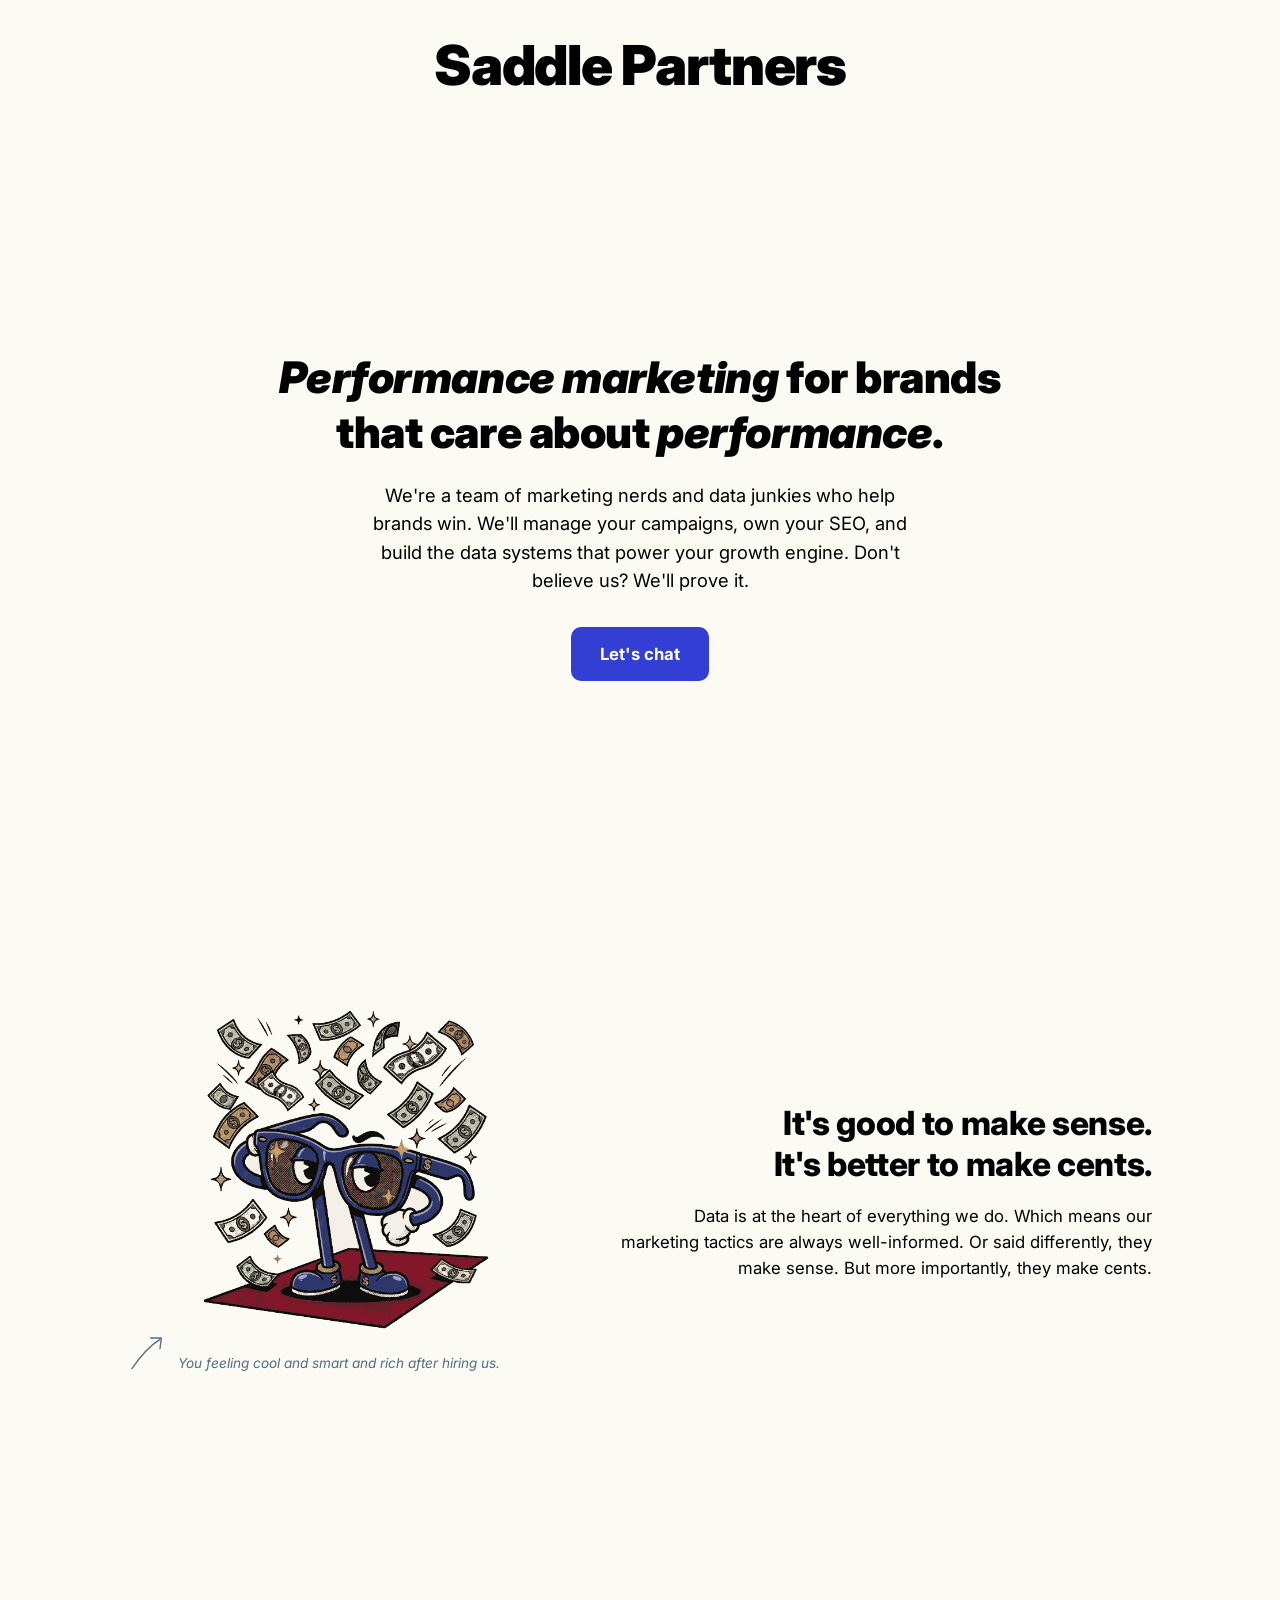
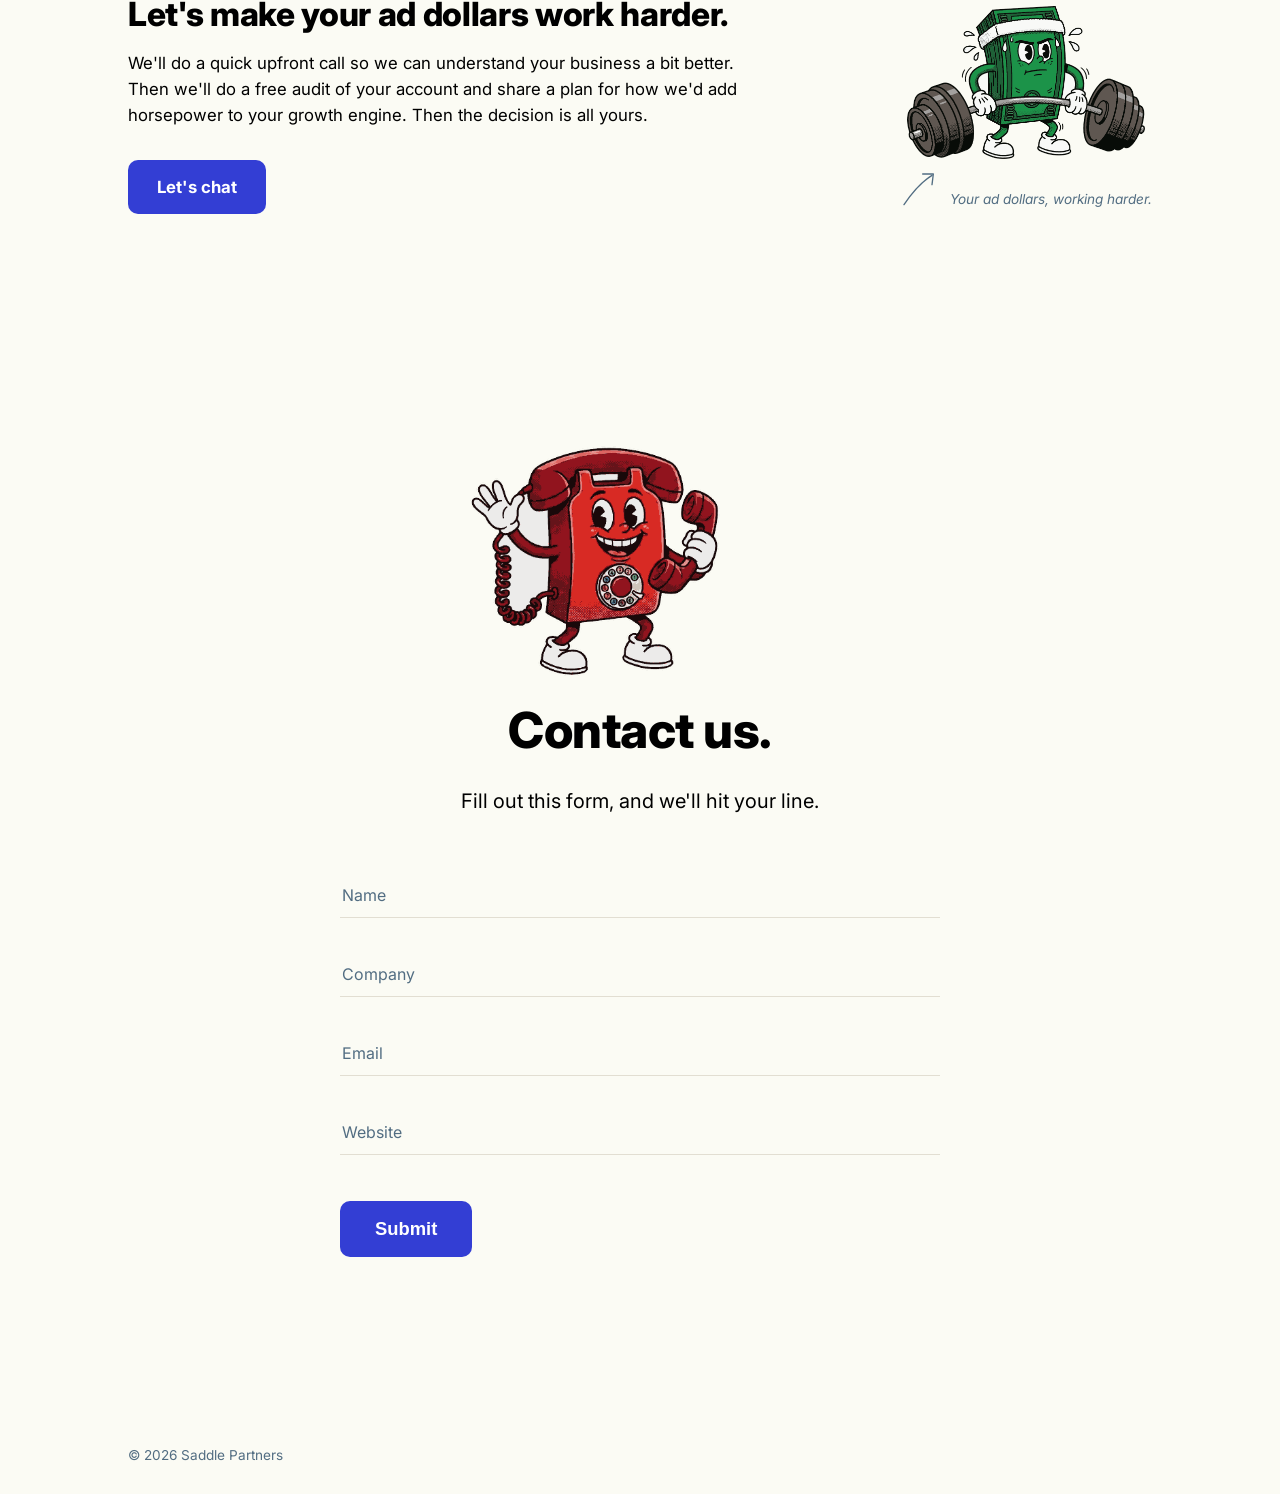
==== index.html @ bf91f933 "Fix text colors, headline line break, CTA wrapping, and icon size - Change --navy token from dark gr" ====
<!DOCTYPE html>
<html lang="en">
<head>
<meta charset="UTF-8">
<meta name="viewport" content="width=device-width, initial-scale=1.0">
<title>Saddle Partners</title>
<meta name="description" content="Performance marketing for brands that care about performance. Saddle Partners helps you attract leads and convert customers with better campaigns, SEO, and websites.">
<link rel="icon" href="favicon.ico" sizes="any">
<link rel="icon" type="image/png" sizes="32x32" href="favicon-32.png">
<link rel="icon" type="image/png" sizes="16x16" href="favicon-16.png">
<link rel="apple-touch-icon" href="favicon-180.png">
<link rel="preconnect" href="https://fonts.googleapis.com">
<link rel="preconnect" href="https://fonts.gstatic.com" crossorigin>
<link href="https://fonts.googleapis.com/css2?family=Inter:ital,wght@0,400;0,500;0,600;0,700;0,800;0,900;1,900&display=swap" rel="stylesheet">
<link rel="stylesheet" href="style.css">
</head>
<body>

<header class="site-header">
  <div class="header-inner">
    <button class="nav-toggle" aria-label="Open menu" aria-expanded="false" aria-controls="nav-overlay">
      <span></span><span></span><span></span>
    </button>
    <a href="/" class="logo">Saddle Partners</a>
    <span class="header-spacer" aria-hidden="true"></span>
  </div>
</header>

<div class="nav-scrim" id="nav-scrim"></div>
<div class="nav-overlay" id="nav-overlay">
  <div class="nav-overlay-inner">
    <button class="nav-close" aria-label="Close menu">&times;</button>
    <nav class="overlay-nav">
      <a href="/#approach">Approach</a>
      <a href="/#contact">Get in touch</a>
    </nav>
  </div>
</div>

<main id="top">

  <section class="hero">
    <div class="wrap hero-inner">
      <h1><em>Performance marketing</em> for brands<br>that care about <em>performance</em>.</h1>
      <p class="hero-sub">We're a team of marketing nerds and data junkies who help brands win. We'll manage your campaigns, own your SEO, and build the data systems that power your growth engine. Don't believe us? We'll prove it.</p>
      <div class="hero-actions">
        <a href="/#contact" class="btn btn-primary">Let's chat</a>
      </div>
    </div>
  </section>

  <section class="belief section-dark" id="approach">
    <div class="wrap belief-inner">
      <div class="belief-visual">
        <img src="celeb-icon.png" alt="" class="belief-icon-solo" width="500" height="558">
        <div class="cta-caption-row">
          <svg class="cta-arrow" viewBox="0 0 60 60" fill="none" xmlns="http://www.w3.org/2000/svg">
            <path d="M6 52C18 34 32 18 48 8" stroke="currentColor" stroke-width="2" stroke-linecap="round"/>
            <path d="M34 6L50 6L48 22" stroke="currentColor" stroke-width="2" stroke-linecap="round" stroke-linejoin="round"/>
          </svg>
          <p class="cta-caption">You feeling cool and smart and rich after hiring us.</p>
        </div>
      </div>
      <div class="belief-text">
        <h2>It's good to make sense.<br>It's better to make cents.</h2>
        <p class="lede">Data is at the heart of everything we do. Which means our marketing tactics are always well-informed. Or said differently, they make sense. But more importantly, they make cents.</p>
      </div>
    </div>
  </section>

  <section class="cta">
    <div class="wrap cta-inner">
      <div class="cta-text">
        <h2>Let's make your ad dollars work harder.</h2>
        <p class="lede">We'll do a quick upfront call so we can understand your business a bit better. Then we'll do a free audit of your account and share a plan for how we'd add horsepower to your growth engine. Then the decision is all yours.</p>
        <a href="mailto:hello@saddle.partners" class="btn btn-primary">Let's chat</a>
      </div>
      <div class="cta-visual">
        <img src="ad-dollar-power.png" alt="" class="cta-illustration" width="1000" height="664">
        <div class="cta-caption-row">
          <svg class="cta-arrow" viewBox="0 0 60 60" fill="none" xmlns="http://www.w3.org/2000/svg">
            <path d="M6 52C18 34 32 18 48 8" stroke="currentColor" stroke-width="2" stroke-linecap="round"/>
            <path d="M34 6L50 6L48 22" stroke="currentColor" stroke-width="2" stroke-linecap="round" stroke-linejoin="round"/>
          </svg>
          <p class="cta-caption">Your ad dollars, working harder.</p>
        </div>
      </div>
    </div>
  </section>

  <section class="contact-form section-dark" id="contact">
    <div class="wrap contact-form-inner">
      <img src="phone-icon.png" alt="" class="contact-icon" width="500" height="355">
      <h2>Contact us.</h2>
      <p class="lede">Fill out this form, and we'll hit your line.</p>

      <form id="inquiry-form" class="inquiry-form">
        <input type="hidden" name="access_key" value="791a724a-c4da-4d54-86a6-aa19ef2348cc">
        <input type="hidden" name="subject" value="New inquiry from saddle.partners">
        <input type="text" name="botcheck" style="display:none" tabindex="-1" autocomplete="off">

        <div class="form-field">
          <input type="text" id="name" name="name" placeholder="Name" aria-label="Name" required>
        </div>
        <div class="form-field">
          <input type="text" id="company" name="company" placeholder="Company" aria-label="Company">
        </div>
        <div class="form-field">
          <input type="email" id="email" name="email" placeholder="Email" aria-label="Email" required>
        </div>
        <div class="form-field">
          <input type="url" id="website" name="website" placeholder="Website" aria-label="Website">
        </div>

        <button type="submit" class="btn btn-primary">Submit</button>
        <p class="form-status" id="form-status" role="status" aria-live="polite"></p>
      </form>
    </div>
  </section>

</main>

<footer class="site-footer">
  <div class="wrap footer-inner">
    <span>&copy; 2026 Saddle Partners</span>
  </div>
</footer>

<script src="script.js"></script>
</body>
</html>
---- style.css ----
:root {
  --navy: #000000;
  --section-bg: var(--ice);
  --slate: #526D82;
  --ice: #FBFBF4;
  --ice-muted: rgba(251, 251, 244, 0.68);
  --white: #FFFFFF;
  --border-light: #E2DED2;
  --border-dark: rgba(248, 248, 238, 0.16);
  --max-width: 1080px;
  --sans: "Inter", -apple-system, BlinkMacSystemFont, "Segoe UI", sans-serif;
}

* { box-sizing: border-box; }

html { scroll-behavior: smooth; }

body {
  margin: 0;
  font-family: var(--sans);
  color: var(--navy);
  background: var(--ice);
  line-height: 1.55;
  -webkit-font-smoothing: antialiased;
  -moz-osx-font-smoothing: grayscale;
  text-rendering: optimizeLegibility;
}

.wrap {
  max-width: var(--max-width);
  margin: 0 auto;
  padding: 0 28px;
}

h1, h2, h3 {
  font-family: var(--sans);
  font-weight: 800;
  letter-spacing: -0.01em;
  line-height: 1.25;
  margin: 0 0 0.5em;
  color: inherit;
}

h1 { font-size: clamp(1.9rem, 3.4vw, 2.75rem); font-weight: 900; }
h2 { font-size: clamp(1.5rem, 2.6vw, 2.1rem); }
h3 { font-size: 1.05rem; font-weight: 700; letter-spacing: -0.01em; }

p { margin: 0 0 1em; }

a { color: inherit; text-decoration: none; }

/* Header */
.site-header {
  background: var(--ice);
}

.header-inner {
  display: flex;
  align-items: center;
  justify-content: space-between;
  height: 132px;
  padding: 0 24px;
}

.logo {
  font-weight: 900;
  letter-spacing: -0.02em;
  font-size: clamp(2.4rem, 4.3vw, 3.45rem);
  color: #000000;
}

.header-spacer { display: block; width: 32px; height: 1px; flex-shrink: 0; }

.nav-toggle {
  display: flex;
  flex-direction: column;
  justify-content: center;
  gap: 5px;
  width: 32px;
  height: 32px;
  background: none;
  border: none;
  cursor: pointer;
  padding: 0;
  flex-shrink: 0;
}
.nav-toggle span {
  display: block;
  height: 2px;
  background: var(--navy);
  border-radius: 2px;
}

/* Nav scrim + side panel */
.nav-scrim {
  position: fixed;
  inset: 0;
  z-index: 190;
  background: transparent;
  opacity: 0;
  visibility: hidden;
  transition: visibility 0.25s;
}
.nav-scrim.open { opacity: 1; visibility: visible; }

.nav-overlay {
  position: fixed;
  top: 16px;
  left: 16px;
  z-index: 200;
  width: min(260px, 78vw);
  max-height: calc(100dvh - 32px);
  background: var(--ice);
  border-radius: 16px;
  opacity: 0;
  visibility: hidden;
  transform: translateY(-8px) scale(0.97);
  transform-origin: top left;
  transition: opacity 0.18s ease, transform 0.18s ease, visibility 0.18s;
  overflow-y: auto;
}
.nav-overlay.open {
  opacity: 1;
  visibility: visible;
  transform: translateY(0) scale(1);
}
.nav-overlay-inner {
  padding: 16px 20px 20px;
  display: flex;
  flex-direction: column;
}
.nav-close {
  align-self: flex-start;
  background: none;
  border: none;
  cursor: pointer;
  font-size: 1.4rem;
  line-height: 1;
  color: var(--navy);
  padding: 6px;
  margin-left: -6px;
}
.overlay-nav {
  display: flex;
  flex-direction: column;
  gap: 14px;
  margin-top: 16px;
}
.overlay-nav a {
  font-size: 1.1rem;
  font-weight: 700;
  letter-spacing: -0.01em;
  color: var(--navy);
}
.overlay-nav a:hover { color: var(--slate); }

/* Buttons */
.btn {
  display: inline-block;
  padding: 13px 26px;
  border-radius: 10px;
  font-weight: 700;
  font-size: 0.95rem;
  text-align: center;
  white-space: nowrap;
  transition: all 0.15s ease;
  border: 1.5px solid transparent;
}
.btn-primary {
  background: #333ED4;
  color: var(--white);
  padding: 13px 28px;
  font-size: 1.05rem;
  font-weight: 700;
}
.btn-primary:hover { background: #2831A8; }
.btn-ghost {
  border-color: var(--slate);
  color: var(--navy);
}
.btn-ghost:hover { border-color: var(--navy); background: rgba(0, 0, 0, 0.06); }

/* Section background */
.section-dark { background: var(--section-bg); color: var(--navy); }
.section-dark .stitch-label { color: var(--slate); border-bottom-color: var(--border-light); }
.section-dark .lede { color: var(--slate); }
.section-dark .btn-ghost { border-color: var(--slate); color: var(--navy); }
.section-dark .btn-ghost:hover { border-color: var(--navy); background: rgba(0, 0, 0, 0.06); }

/* Hero */
.hero {
  position: relative;
  min-height: calc(100svh - 133px);
  display: flex;
  align-items: center;
}
.hero h1 { color: #000000; }
.hero h1 em {
  font-style: italic;
  color: #000000;
}
.hero-inner {
  text-align: center;
  position: relative;
  z-index: 2;
  width: 100%;
}
.hero-sub {
  font-size: 1.15rem;
  max-width: 560px;
  margin-left: auto;
  margin-right: auto;
  color: #000000;
}
.hero-actions {
  display: flex;
  justify-content: center;
  gap: 16px;
  margin-top: 32px;
  flex-wrap: wrap;
}

/* Stitch label */
.stitch-label {
  text-transform: uppercase;
  letter-spacing: 0.12em;
  font-size: 0.78rem;
  font-weight: 700;
  color: var(--slate);
  margin-bottom: 14px;
  padding-bottom: 12px;
  border-bottom: 1px dashed var(--border-light);
  display: inline-block;
}

/* Approach section */
.belief { padding: 110px 0; }
.lede { font-size: 1.05rem; max-width: 640px; color: var(--slate); }
.belief-inner {
  display: grid;
  grid-template-columns: 0.9fr 1.1fr;
  align-items: center;
  gap: 56px;
}
.belief-visual {
  display: flex;
  flex-direction: column;
  align-items: center;
}
.belief-icon-solo {
  display: block;
  width: 100%;
  max-width: 288px;
  height: auto;
}
.belief-visual .cta-caption-row { align-self: flex-start; margin-top: 4px; }
.belief-text { text-align: right; }
.belief-text .lede { margin: 0 0 0 auto; color: #000000; }

/* CTA */
.cta { padding: 110px 0; }
.cta-inner {
  display: grid;
  grid-template-columns: 1.5fr 0.5fr;
  align-items: center;
  gap: 56px;
}
.cta-text { text-align: left; color: #000000; }
.cta h2 { margin-bottom: 14px; color: #000000; }
.cta .lede { margin: 0 0 32px; color: #000000; }
.cta-visual {
  display: flex;
  flex-direction: column;
  align-items: center;
}
.cta-illustration {
  display: block;
  width: 100%;
  max-width: 360px;
  height: auto;
}
.cta-caption-row {
  display: flex;
  align-items: flex-end;
  gap: 10px;
  align-self: flex-start;
  margin-top: 4px;
}
.cta-arrow { width: 40px; height: auto; color: var(--slate); flex-shrink: 0; }
.cta-caption {
  font-style: italic;
  color: var(--slate);
  font-size: 0.85rem;
  margin: 0;
  white-space: nowrap;
}

/* Contact form */
.contact-form { padding: 110px 0; text-align: center; }
.contact-icon {
  display: block;
  width: min(340px, 75%);
  height: auto;
  margin: 0 auto 24px;
}
.contact-form h2 { font-size: clamp(2rem, 4.2vw, 3.1rem); }
.contact-form .lede { margin: 0 auto 56px; font-size: 1.25rem; color: #000000; }
.inquiry-form {
  max-width: 600px;
  margin: 0 auto;
  text-align: left;
  display: flex;
  flex-direction: column;
  gap: 34px;
}
.form-field {
  display: flex;
  flex-direction: column;
  gap: 6px;
}
.form-field input {
  background: transparent;
  border: none;
  border-bottom: 1px solid var(--border-light);
  padding: 12px 2px;
  font-family: var(--sans);
  font-size: 1rem;
  color: var(--navy);
}
.form-field input:focus {
  outline: none;
  border-bottom-color: var(--navy);
}
.form-field input::placeholder { color: var(--slate); }
.inquiry-form .btn-primary {
  align-self: flex-start;
  margin-top: 12px;
  padding: 16px 34px;
  font-size: 1.15rem;
  background: #333ED4;
  color: var(--white);
}
.inquiry-form .btn-primary:hover { background: #2831A8; }
.form-status {
  margin: 16px 0 0;
  font-size: 1rem;
  color: var(--navy);
}

/* Footer */
.site-footer {
  padding: 28px 0;
  background: var(--section-bg);
}
.footer-inner {
  font-size: 0.85rem;
  color: var(--slate);
}

/* Responsive */
@media (max-width: 860px) {
  .belief-inner { grid-template-columns: 1fr; gap: 40px; }
  .cta-inner { grid-template-columns: 1fr; gap: 40px; }
  .cta-visual { align-items: flex-start; }
  .cta-caption-row { align-self: flex-start; }
}

@media (max-width: 680px) {
  .footer-inner { text-align: center; }
}
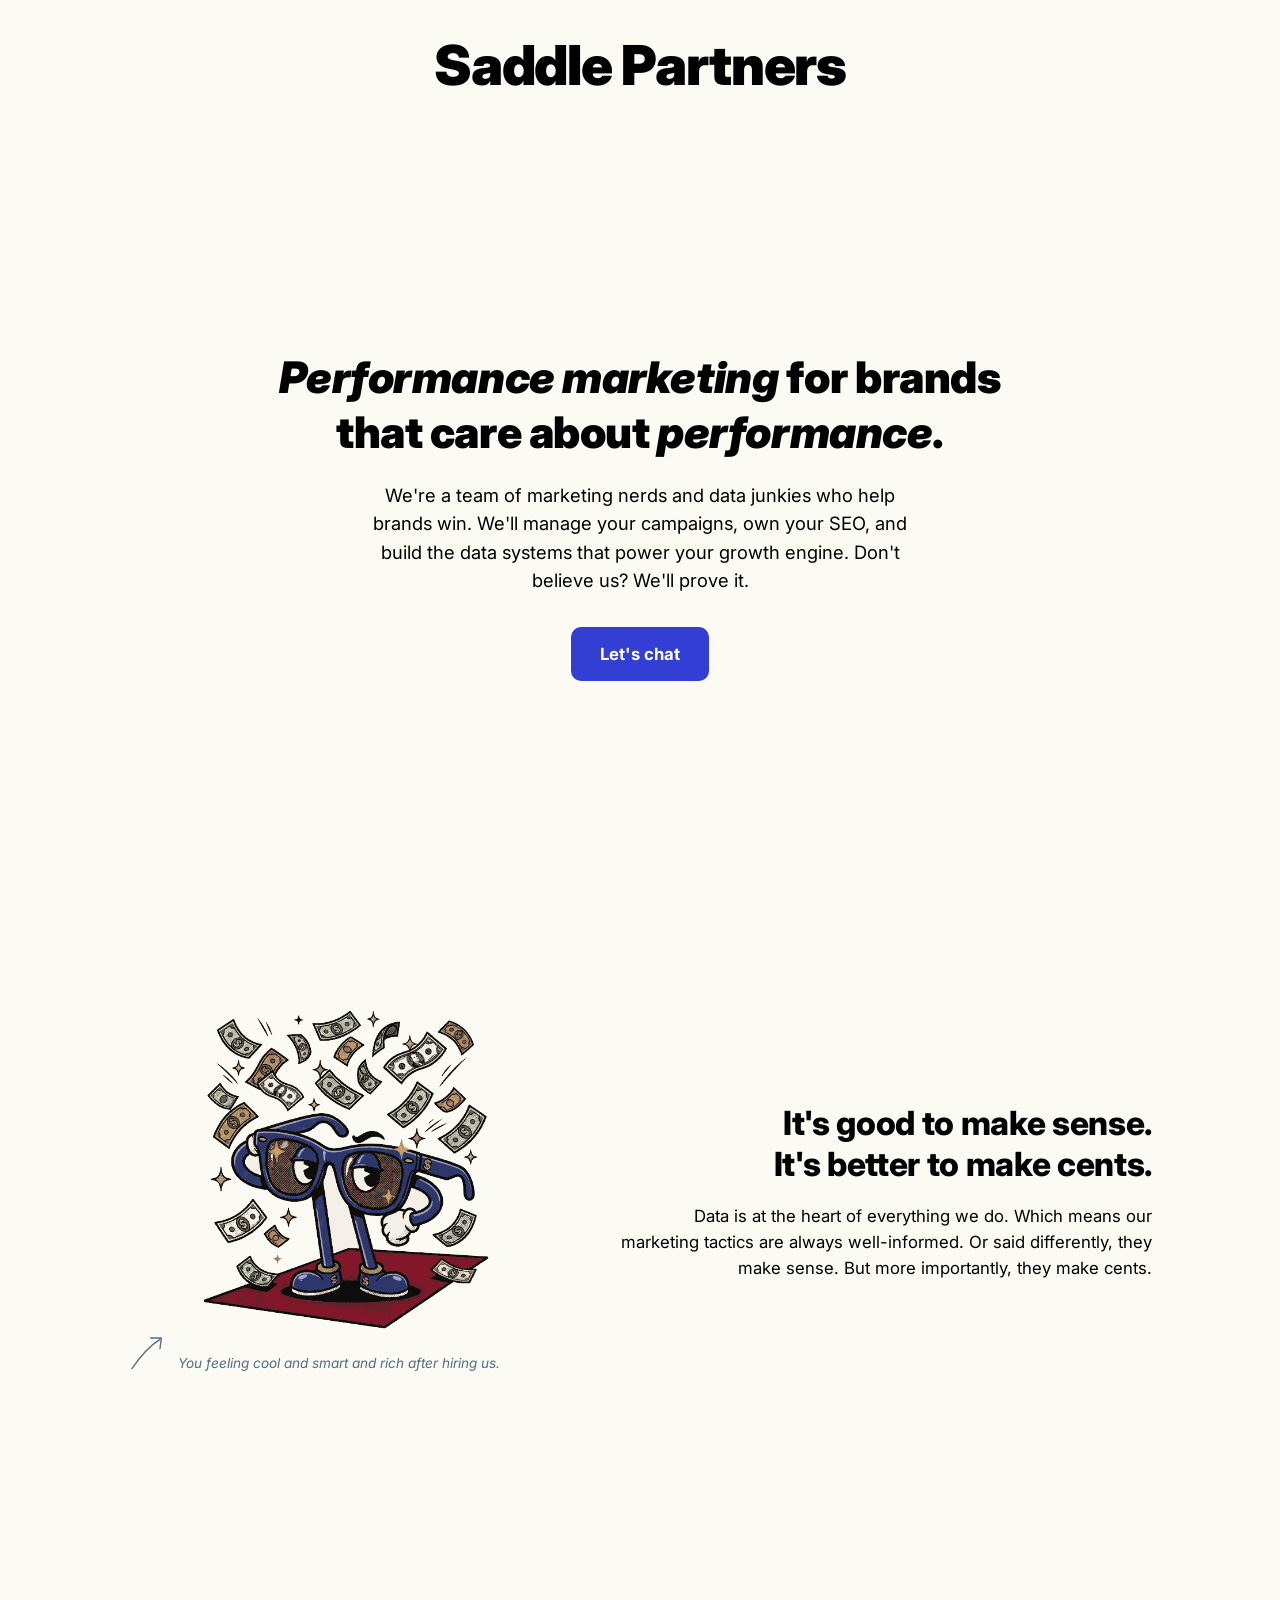
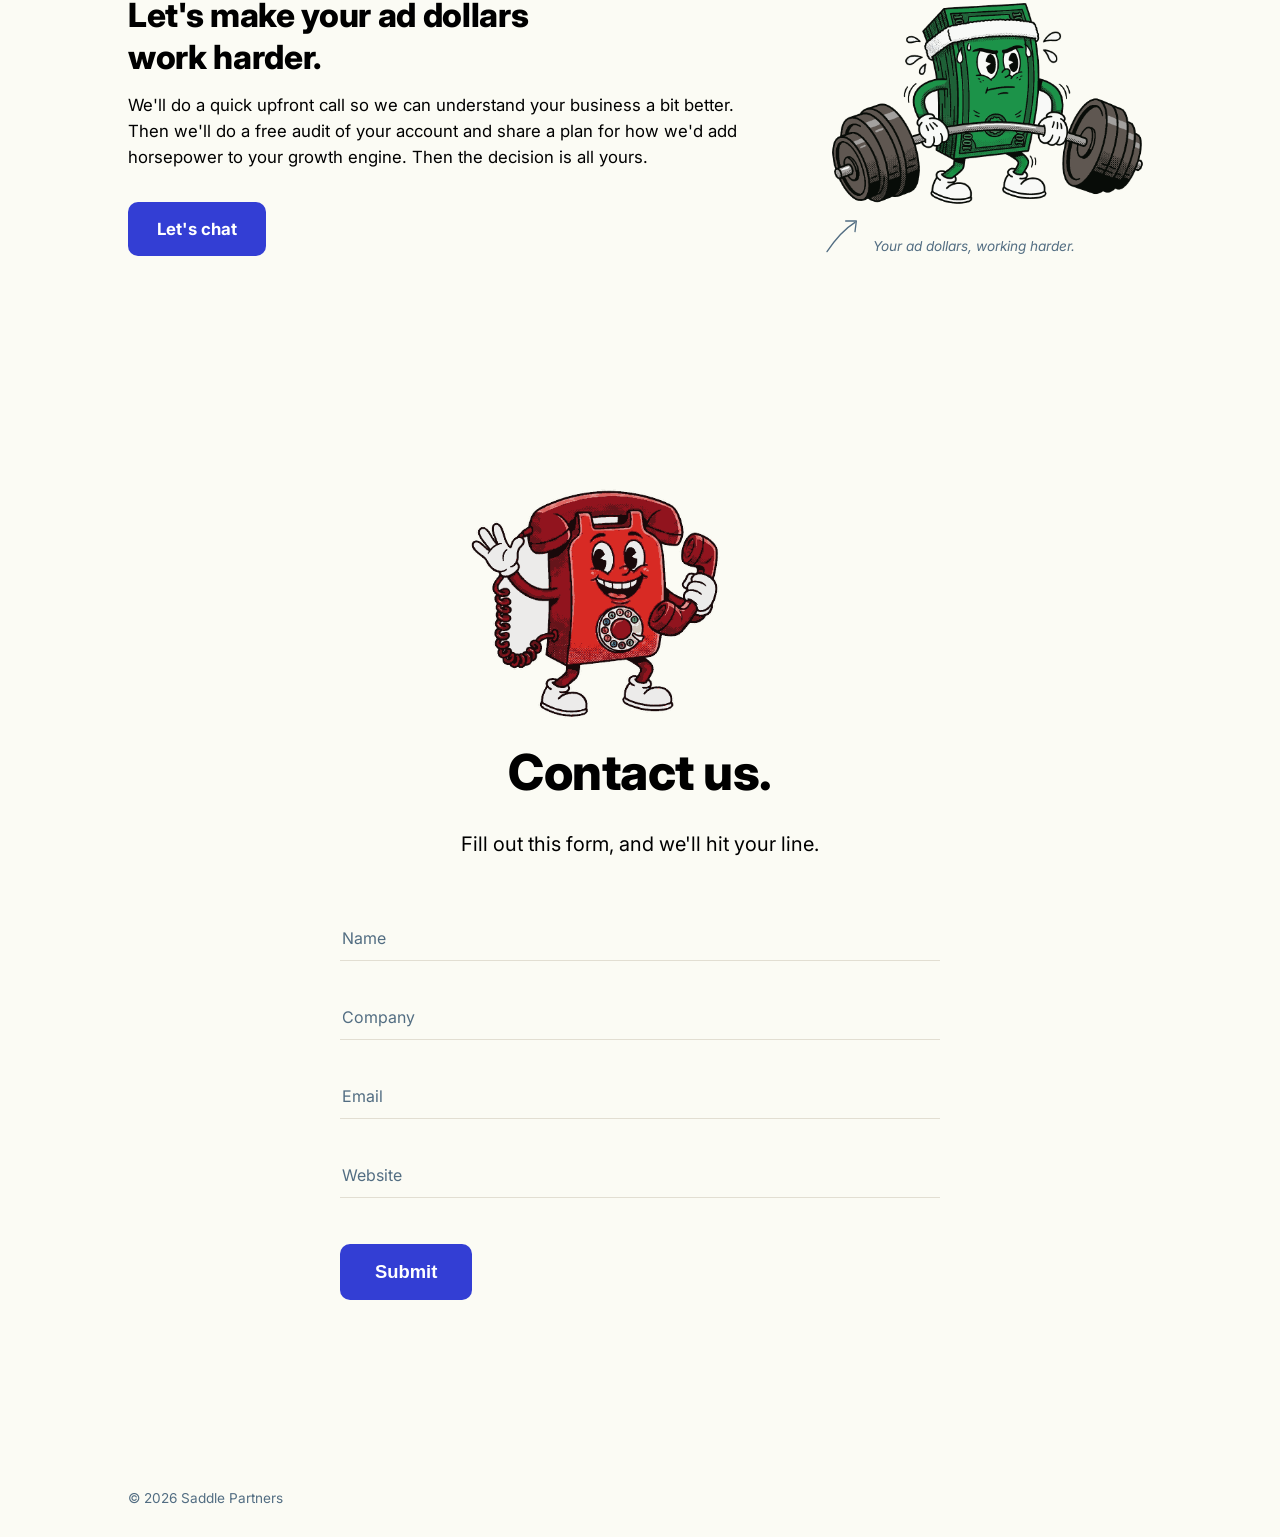
==== commit 798d9c91: "Force CTA headline to break after 'dollars' for consistent wrapping" ====
--- a/index.html
+++ b/index.html
@@ -71,7 +71,7 @@
   <section class="cta">
     <div class="wrap cta-inner">
       <div class="cta-text">
-        <h2>Let's make your ad dollars work harder.</h2>
+        <h2>Let's make your ad dollars<br>work harder.</h2>
         <p class="lede">We'll do a quick upfront call so we can understand your business a bit better. Then we'll do a free audit of your account and share a plan for how we'd add horsepower to your growth engine. Then the decision is all yours.</p>
         <a href="mailto:hello@saddle.partners" class="btn btn-primary">Let's chat</a>
       </div>
--- a/style.css
+++ b/style.css
@@ -261,7 +261,7 @@
 .cta { padding: 110px 0; }
 .cta-inner {
   display: grid;
-  grid-template-columns: 1.5fr 0.5fr;
+  grid-template-columns: 1.32fr 0.68fr;
   align-items: center;
   gap: 56px;
 }
@@ -276,7 +276,7 @@
 .cta-illustration {
   display: block;
   width: 100%;
-  max-width: 360px;
+  max-width: 432px;
   height: auto;
 }
 .cta-caption-row {
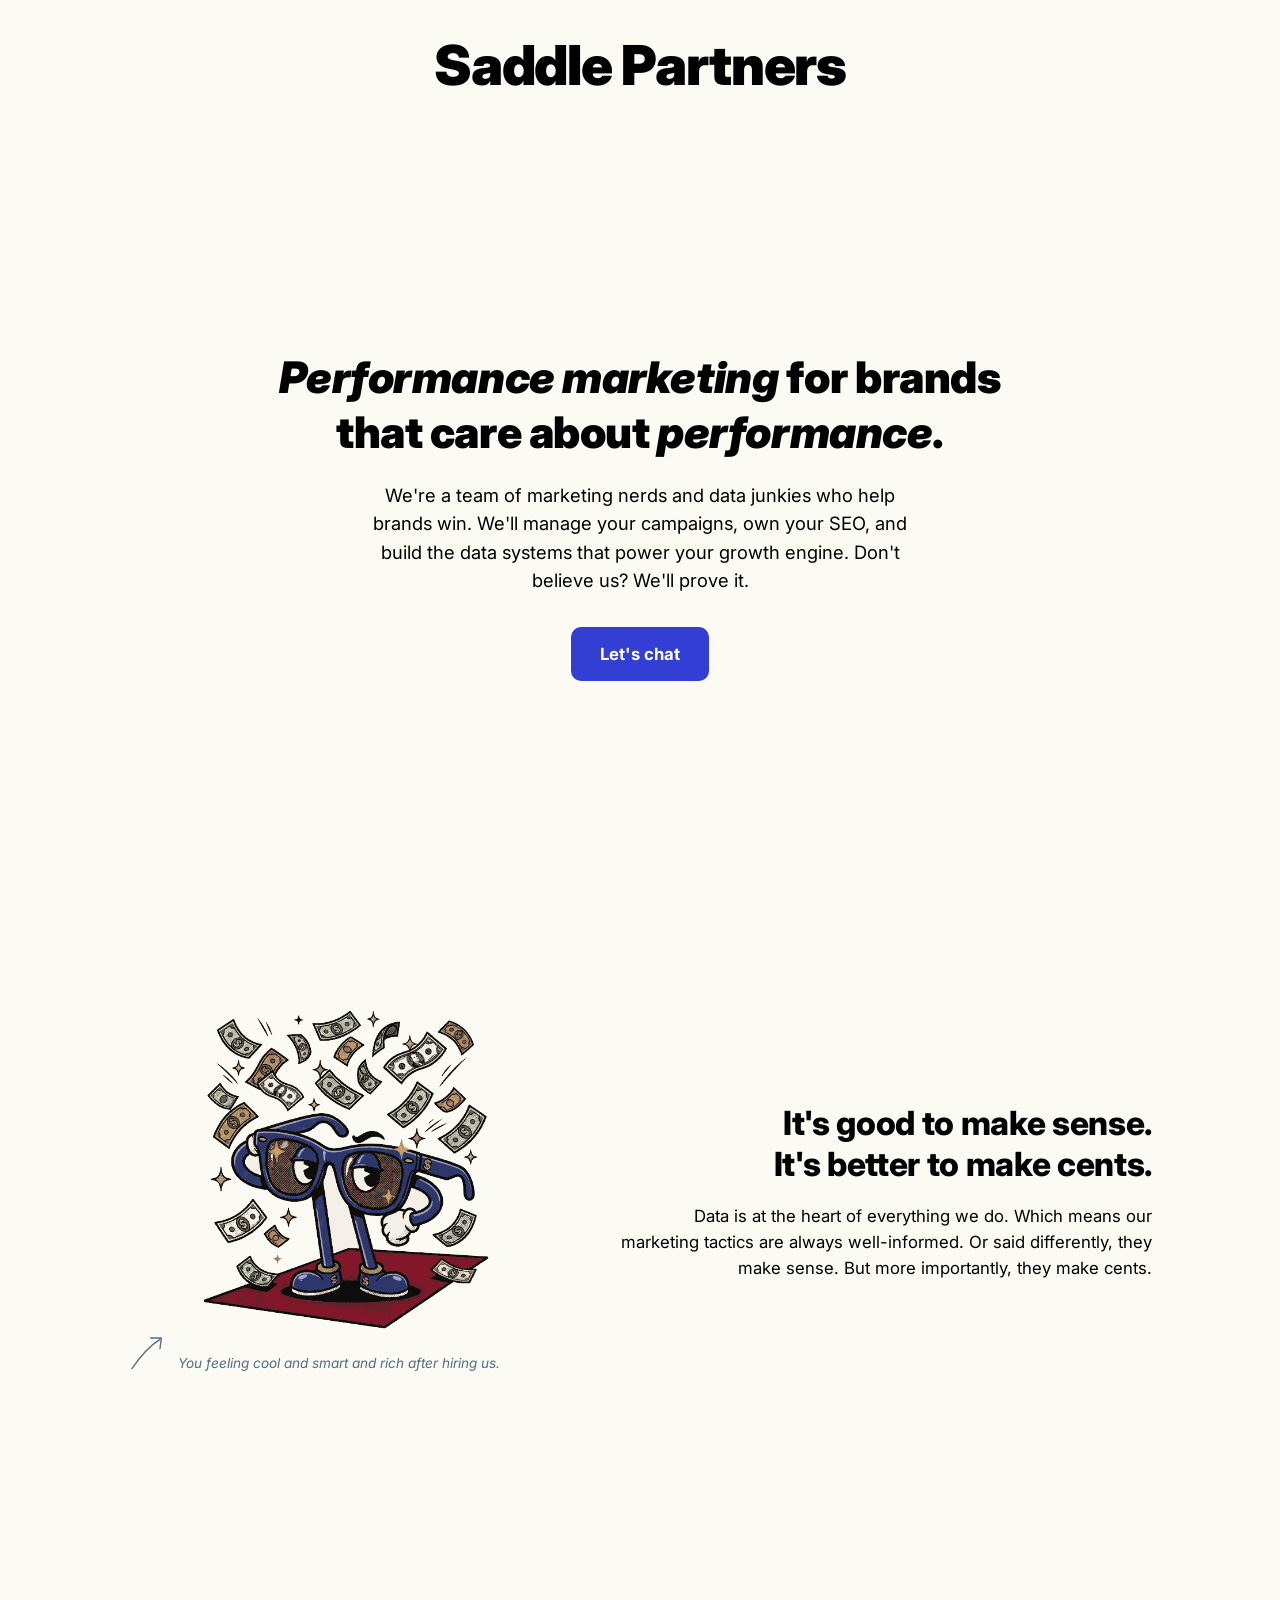
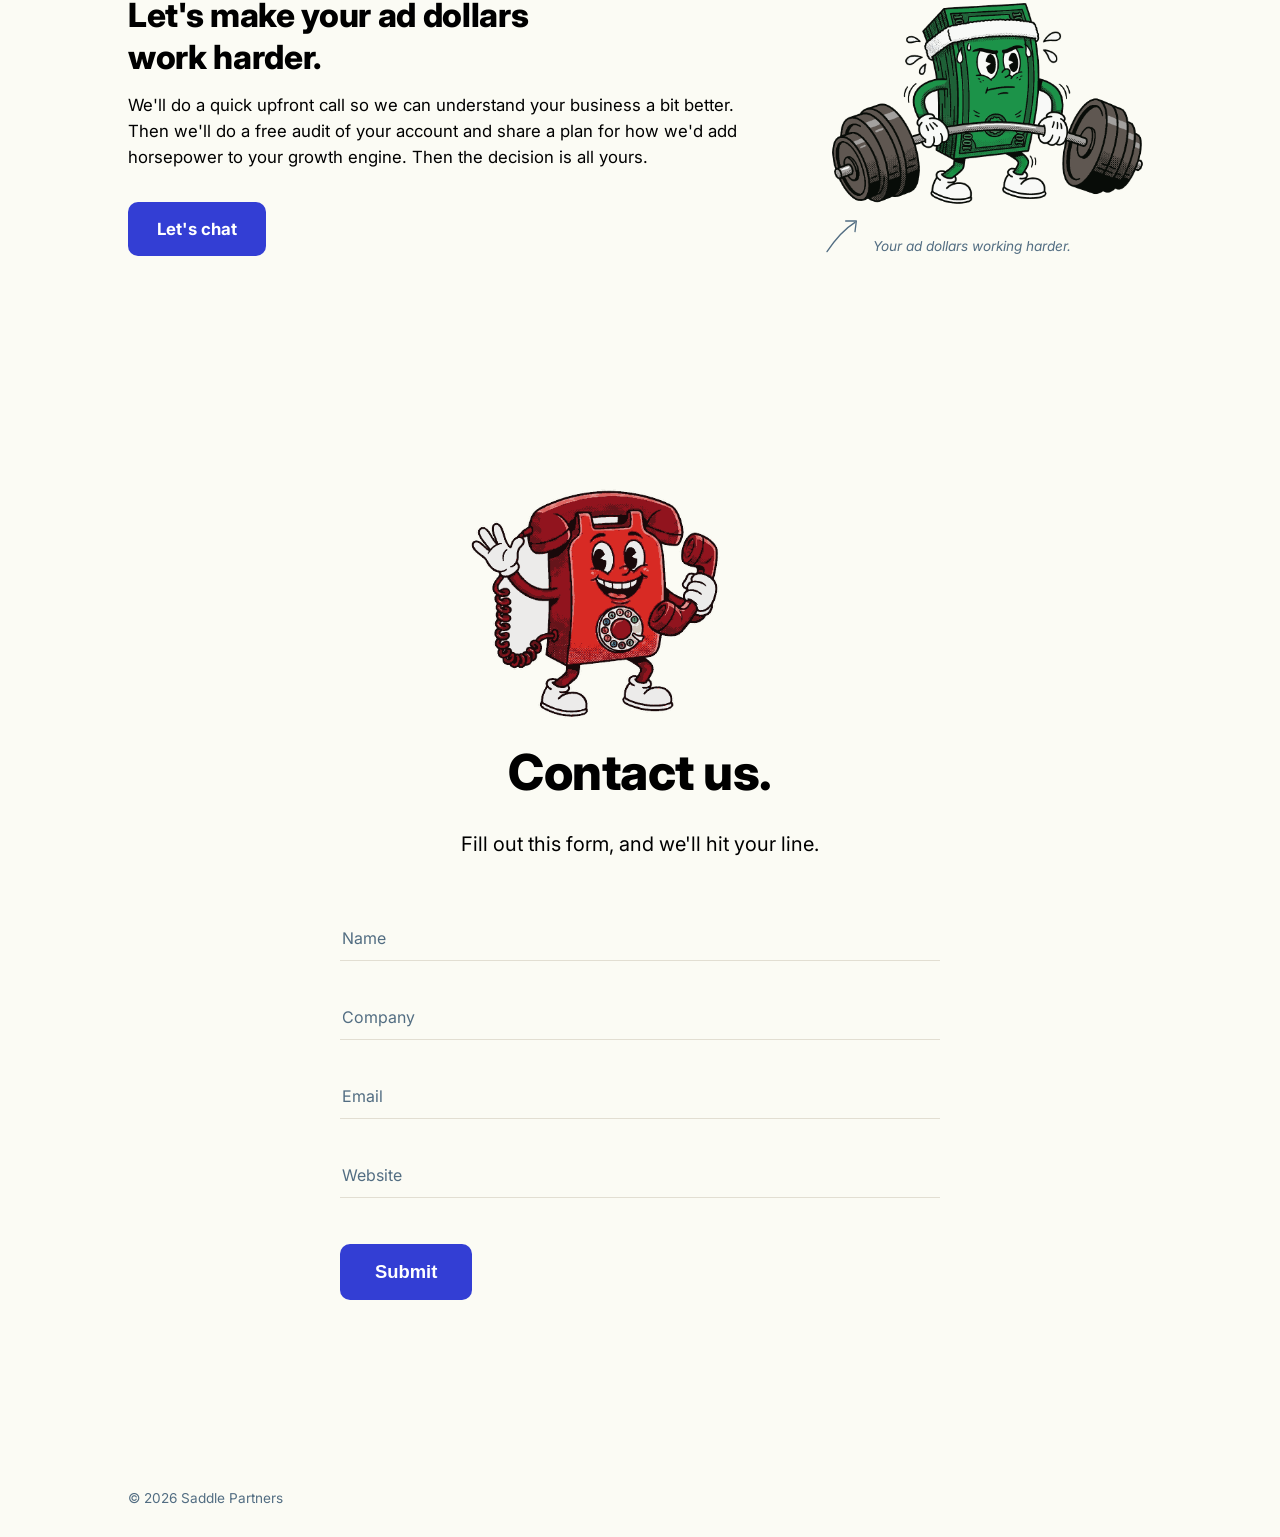
==== commit 934d4925: "Remove comma from ad-dollars caption" ====
--- a/index.html
+++ b/index.html
@@ -82,7 +82,7 @@
             <path d="M6 52C18 34 32 18 48 8" stroke="currentColor" stroke-width="2" stroke-linecap="round"/>
             <path d="M34 6L50 6L48 22" stroke="currentColor" stroke-width="2" stroke-linecap="round" stroke-linejoin="round"/>
           </svg>
-          <p class="cta-caption">Your ad dollars, working harder.</p>
+          <p class="cta-caption">Your ad dollars working harder.</p>
         </div>
       </div>
     </div>
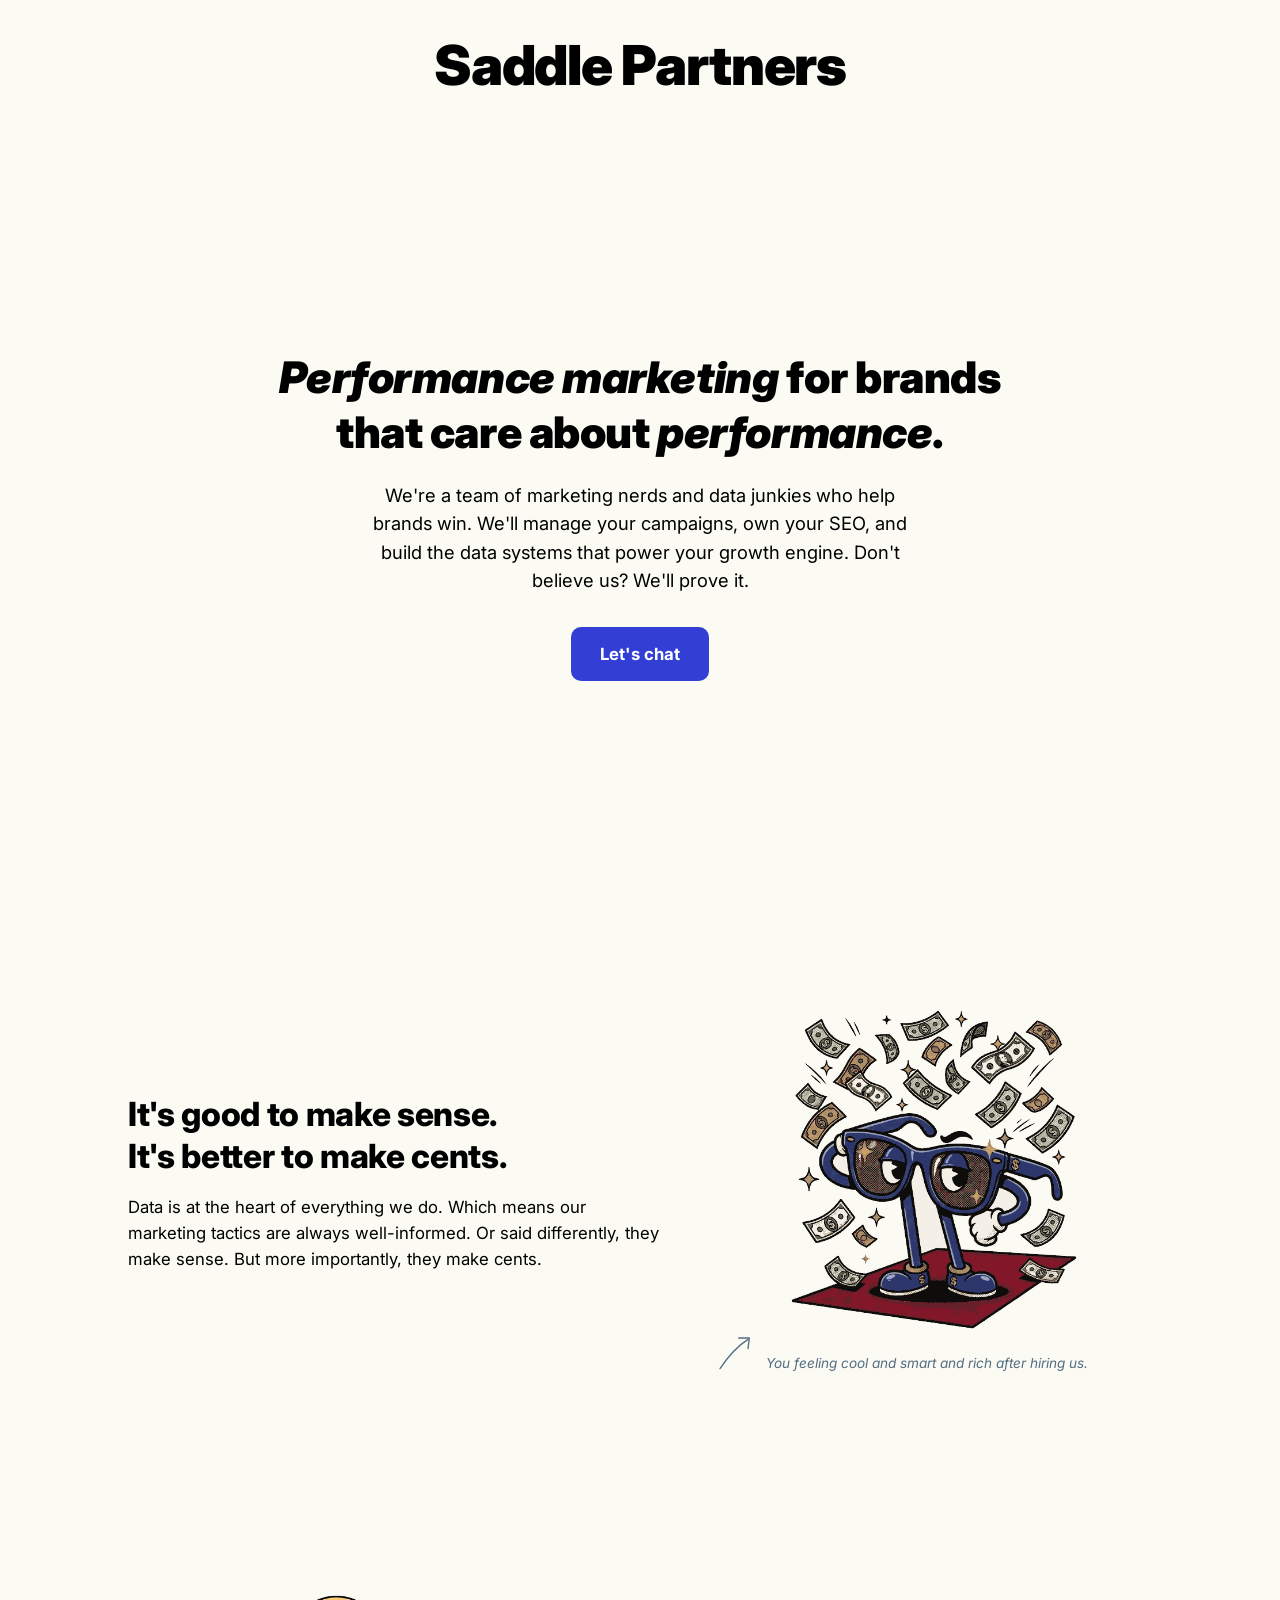
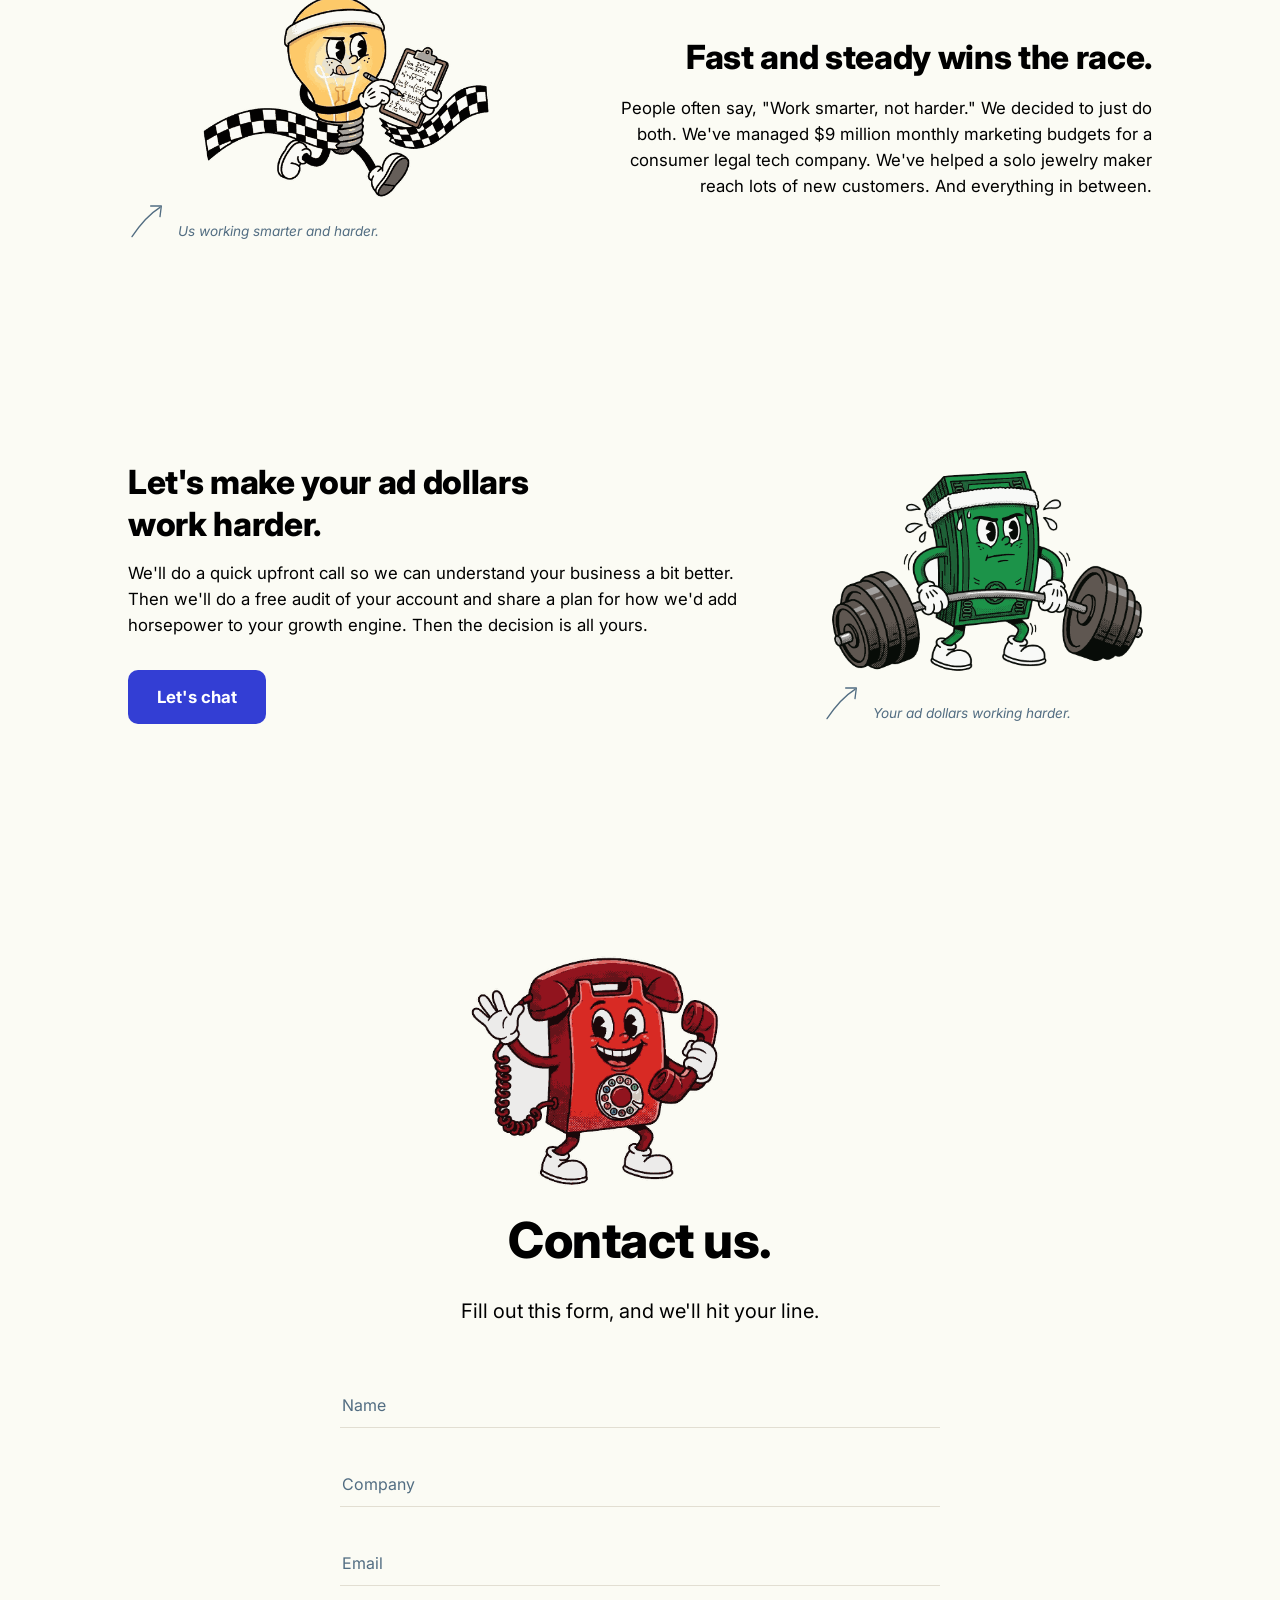
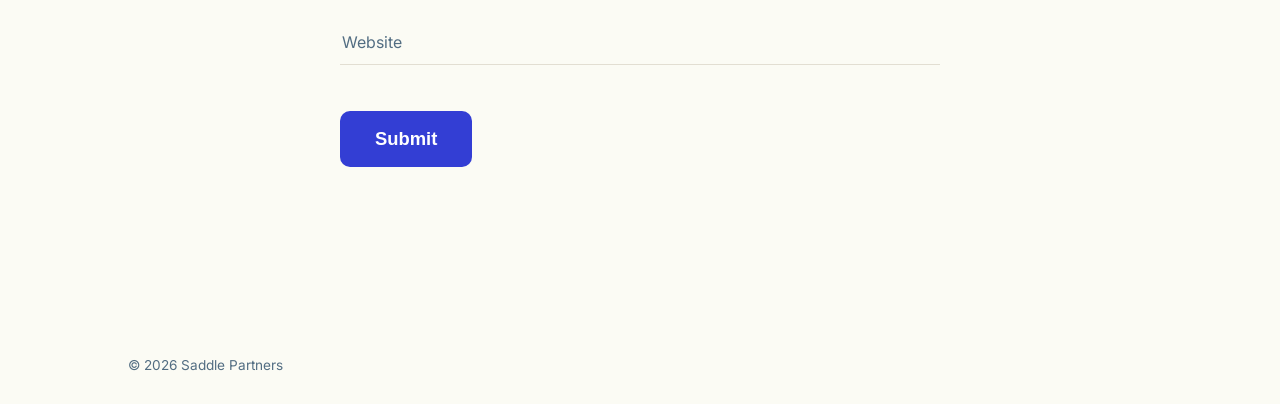
==== commit 8b12eecd: "Mirror approach section layout, add new solutions section with racer mascot - Swap approach section " ====
--- a/index.html
+++ b/index.html
@@ -51,6 +51,10 @@
 
   <section class="belief section-dark" id="approach">
     <div class="wrap belief-inner">
+      <div class="belief-text">
+        <h2>It's good to make sense.<br>It's better to make cents.</h2>
+        <p class="lede">Data is at the heart of everything we do. Which means our marketing tactics are always well-informed. Or said differently, they make sense. But more importantly, they make cents.</p>
+      </div>
       <div class="belief-visual">
         <img src="celeb-icon.png" alt="" class="belief-icon-solo" width="500" height="558">
         <div class="cta-caption-row">
@@ -61,9 +65,24 @@
           <p class="cta-caption">You feeling cool and smart and rich after hiring us.</p>
         </div>
       </div>
+    </div>
+  </section>
+
+  <section class="belief solutions section-dark">
+    <div class="wrap belief-inner solutions-inner">
+      <div class="belief-visual">
+        <img src="racer-icon.png" alt="" class="belief-icon-solo" width="500" height="353">
+        <div class="cta-caption-row">
+          <svg class="cta-arrow" viewBox="0 0 60 60" fill="none" xmlns="http://www.w3.org/2000/svg">
+            <path d="M6 52C18 34 32 18 48 8" stroke="currentColor" stroke-width="2" stroke-linecap="round"/>
+            <path d="M34 6L50 6L48 22" stroke="currentColor" stroke-width="2" stroke-linecap="round" stroke-linejoin="round"/>
+          </svg>
+          <p class="cta-caption">Us working smarter and harder.</p>
+        </div>
+      </div>
       <div class="belief-text">
-        <h2>It's good to make sense.<br>It's better to make cents.</h2>
-        <p class="lede">Data is at the heart of everything we do. Which means our marketing tactics are always well-informed. Or said differently, they make sense. But more importantly, they make cents.</p>
+        <h2>Fast and steady wins the race.</h2>
+        <p class="lede">People often say, "Work smarter, not harder." We decided to just do both. We've managed $9 million monthly marketing budgets for a consumer legal tech company. We've helped a solo jewelry maker reach lots of new customers. And everything in between.</p>
       </div>
     </div>
   </section>
@@ -109,7 +128,7 @@
           <input type="email" id="email" name="email" placeholder="Email" aria-label="Email" required>
         </div>
         <div class="form-field">
-          <input type="url" id="website" name="website" placeholder="Website" aria-label="Website">
+          <input type="text" id="website" name="website" placeholder="Website" aria-label="Website">
         </div>
 
         <button type="submit" class="btn btn-primary">Submit</button>
--- a/style.css
+++ b/style.css
@@ -238,10 +238,11 @@
 .lede { font-size: 1.05rem; max-width: 640px; color: var(--slate); }
 .belief-inner {
   display: grid;
-  grid-template-columns: 0.9fr 1.1fr;
+  grid-template-columns: 1.1fr 0.9fr;
   align-items: center;
   gap: 56px;
 }
+.solutions-inner { grid-template-columns: 0.9fr 1.1fr; }
 .belief-visual {
   display: flex;
   flex-direction: column;
@@ -254,8 +255,10 @@
   height: auto;
 }
 .belief-visual .cta-caption-row { align-self: flex-start; margin-top: 4px; }
-.belief-text { text-align: right; }
-.belief-text .lede { margin: 0 0 0 auto; color: #000000; }
+.belief-text .lede { color: #000000; }
+#approach .belief-text { text-align: left; }
+.solutions .belief-text { text-align: right; }
+.solutions .belief-text .lede { margin: 0 0 0 auto; }
 
 /* CTA */
 .cta { padding: 110px 0; }
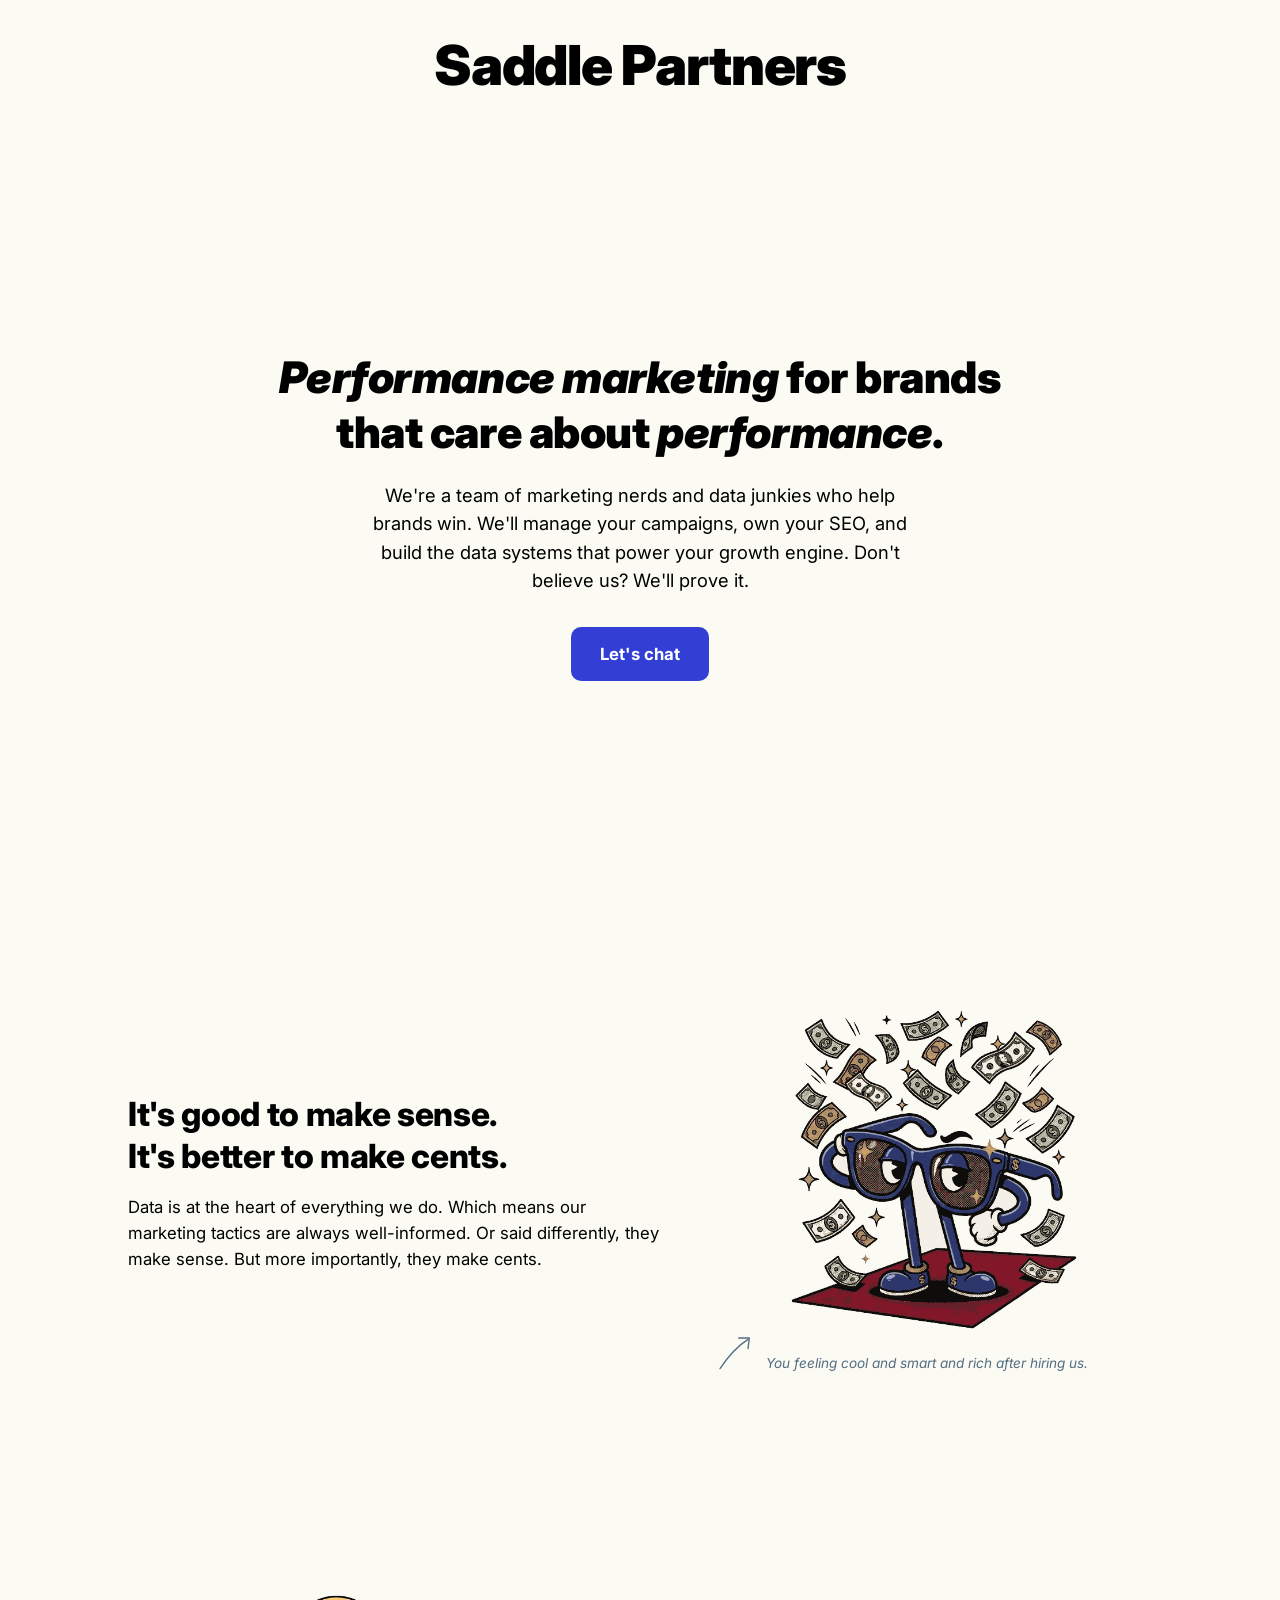
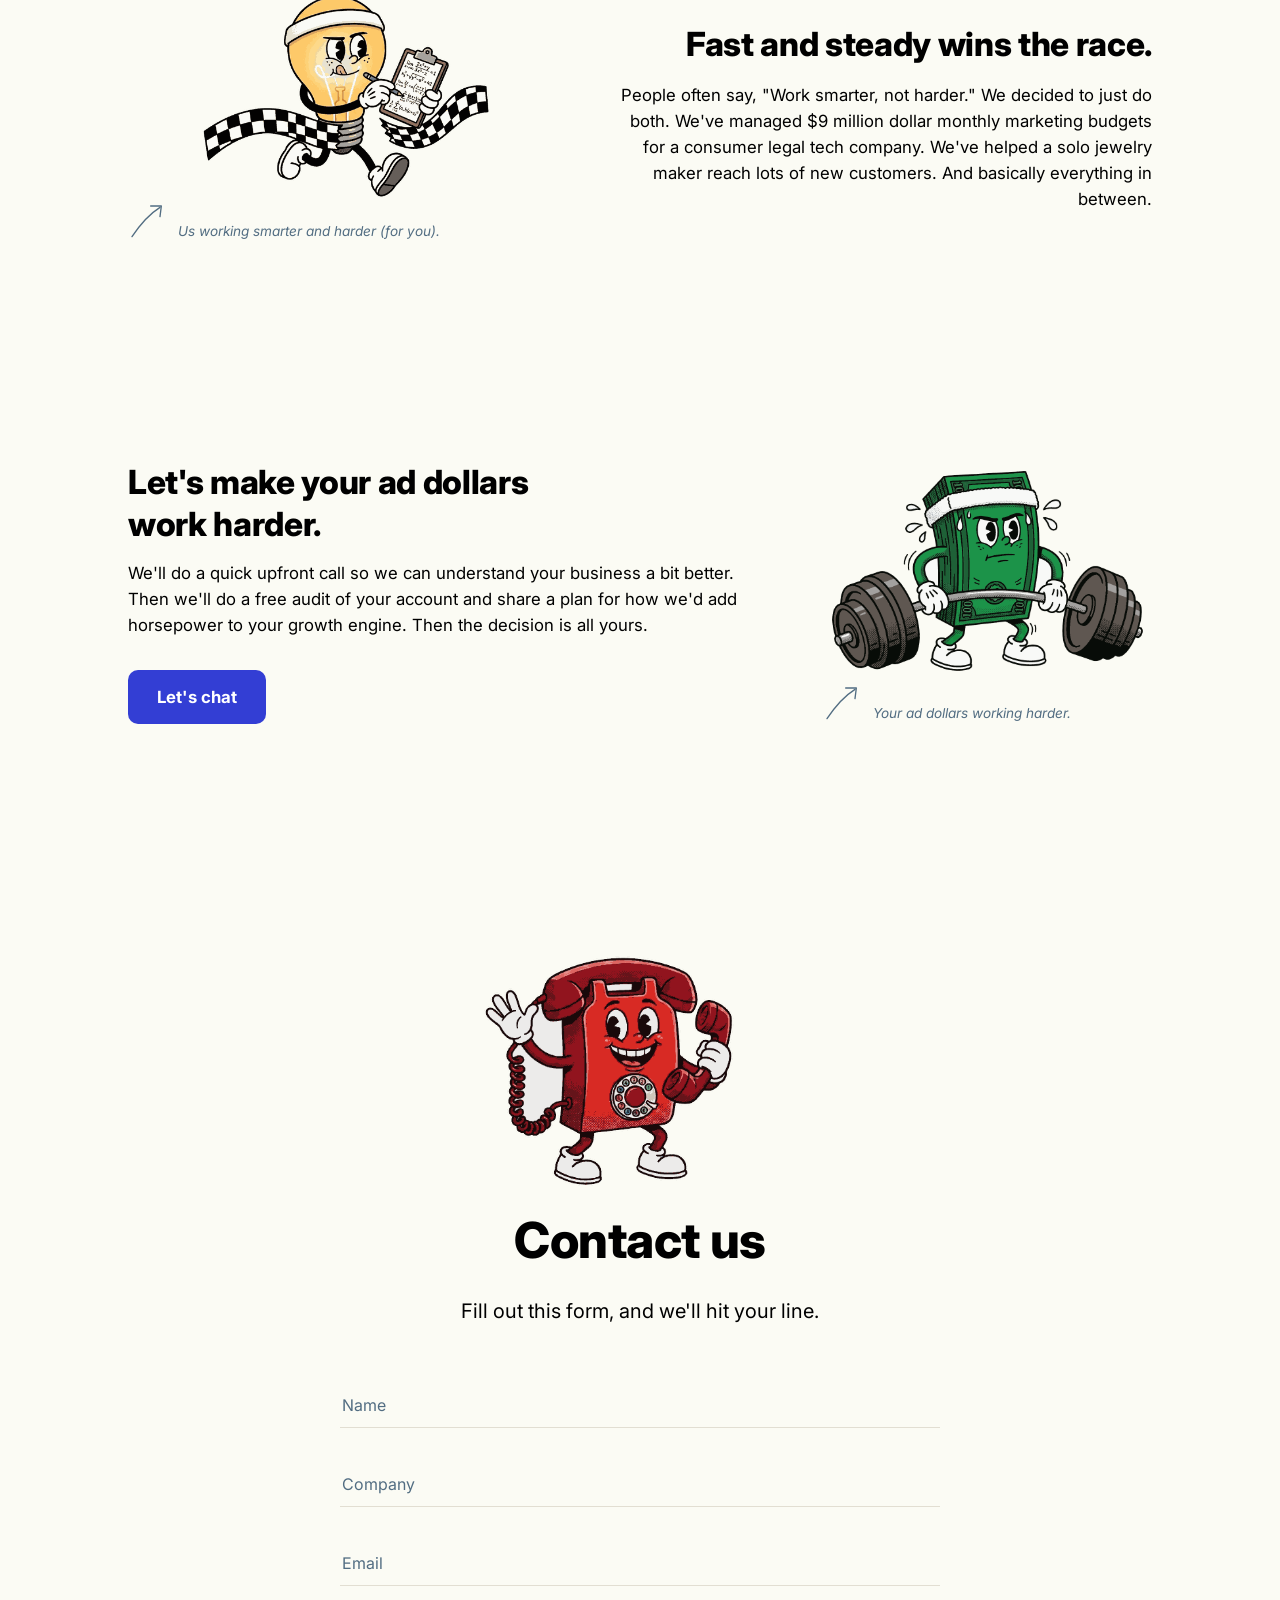
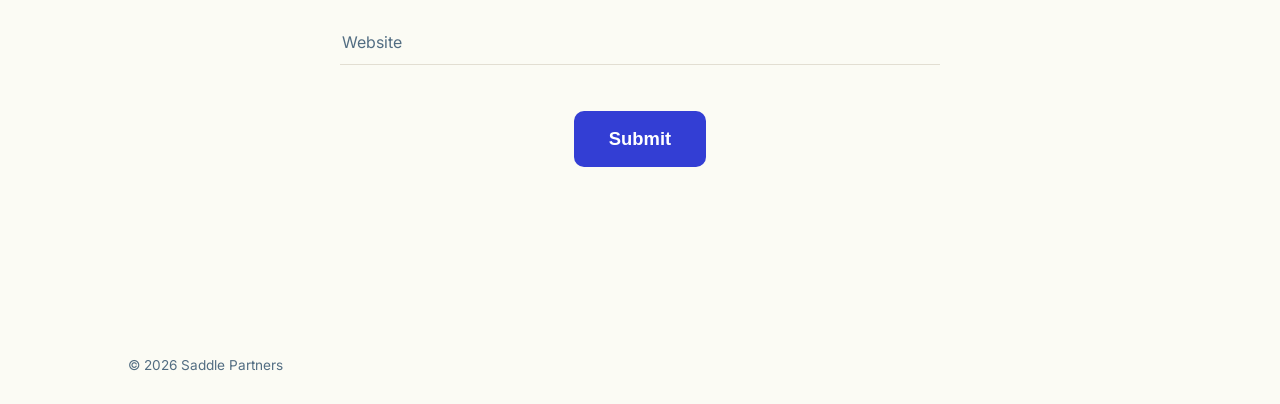
==== commit 61624a70: "Remove nav menu, polish contact form and copy - Remove hamburger nav menu (toggle, overlay, scrim) a" ====
--- a/index.html
+++ b/index.html
@@ -18,24 +18,9 @@
 
 <header class="site-header">
   <div class="header-inner">
-    <button class="nav-toggle" aria-label="Open menu" aria-expanded="false" aria-controls="nav-overlay">
-      <span></span><span></span><span></span>
-    </button>
     <a href="/" class="logo">Saddle Partners</a>
-    <span class="header-spacer" aria-hidden="true"></span>
   </div>
 </header>
-
-<div class="nav-scrim" id="nav-scrim"></div>
-<div class="nav-overlay" id="nav-overlay">
-  <div class="nav-overlay-inner">
-    <button class="nav-close" aria-label="Close menu">&times;</button>
-    <nav class="overlay-nav">
-      <a href="/#approach">Approach</a>
-      <a href="/#contact">Get in touch</a>
-    </nav>
-  </div>
-</div>
 
 <main id="top">
 
@@ -77,12 +62,12 @@
             <path d="M6 52C18 34 32 18 48 8" stroke="currentColor" stroke-width="2" stroke-linecap="round"/>
             <path d="M34 6L50 6L48 22" stroke="currentColor" stroke-width="2" stroke-linecap="round" stroke-linejoin="round"/>
           </svg>
-          <p class="cta-caption">Us working smarter and harder.</p>
+          <p class="cta-caption">Us working smarter and harder (for you).</p>
         </div>
       </div>
       <div class="belief-text">
         <h2>Fast and steady wins the race.</h2>
-        <p class="lede">People often say, "Work smarter, not harder." We decided to just do both. We've managed $9 million monthly marketing budgets for a consumer legal tech company. We've helped a solo jewelry maker reach lots of new customers. And everything in between.</p>
+        <p class="lede">People often say, "Work smarter, not harder." We decided to just do both. We've managed $9 million dollar monthly marketing budgets for a consumer legal tech company. We've helped a solo jewelry maker reach lots of new customers. And basically everything in between.</p>
       </div>
     </div>
   </section>
@@ -110,7 +95,7 @@
   <section class="contact-form section-dark" id="contact">
     <div class="wrap contact-form-inner">
       <img src="phone-icon.png" alt="" class="contact-icon" width="500" height="355">
-      <h2>Contact us.</h2>
+      <h2>Contact us</h2>
       <p class="lede">Fill out this form, and we'll hit your line.</p>
 
       <form id="inquiry-form" class="inquiry-form">
--- a/style.css
+++ b/style.css
@@ -57,7 +57,7 @@
 .header-inner {
   display: flex;
   align-items: center;
-  justify-content: space-between;
+  justify-content: center;
   height: 132px;
   padding: 0 24px;
 }
@@ -68,91 +68,6 @@
   font-size: clamp(2.4rem, 4.3vw, 3.45rem);
   color: #000000;
 }
-
-.header-spacer { display: block; width: 32px; height: 1px; flex-shrink: 0; }
-
-.nav-toggle {
-  display: flex;
-  flex-direction: column;
-  justify-content: center;
-  gap: 5px;
-  width: 32px;
-  height: 32px;
-  background: none;
-  border: none;
-  cursor: pointer;
-  padding: 0;
-  flex-shrink: 0;
-}
-.nav-toggle span {
-  display: block;
-  height: 2px;
-  background: var(--navy);
-  border-radius: 2px;
-}
-
-/* Nav scrim + side panel */
-.nav-scrim {
-  position: fixed;
-  inset: 0;
-  z-index: 190;
-  background: transparent;
-  opacity: 0;
-  visibility: hidden;
-  transition: visibility 0.25s;
-}
-.nav-scrim.open { opacity: 1; visibility: visible; }
-
-.nav-overlay {
-  position: fixed;
-  top: 16px;
-  left: 16px;
-  z-index: 200;
-  width: min(260px, 78vw);
-  max-height: calc(100dvh - 32px);
-  background: var(--ice);
-  border-radius: 16px;
-  opacity: 0;
-  visibility: hidden;
-  transform: translateY(-8px) scale(0.97);
-  transform-origin: top left;
-  transition: opacity 0.18s ease, transform 0.18s ease, visibility 0.18s;
-  overflow-y: auto;
-}
-.nav-overlay.open {
-  opacity: 1;
-  visibility: visible;
-  transform: translateY(0) scale(1);
-}
-.nav-overlay-inner {
-  padding: 16px 20px 20px;
-  display: flex;
-  flex-direction: column;
-}
-.nav-close {
-  align-self: flex-start;
-  background: none;
-  border: none;
-  cursor: pointer;
-  font-size: 1.4rem;
-  line-height: 1;
-  color: var(--navy);
-  padding: 6px;
-  margin-left: -6px;
-}
-.overlay-nav {
-  display: flex;
-  flex-direction: column;
-  gap: 14px;
-  margin-top: 16px;
-}
-.overlay-nav a {
-  font-size: 1.1rem;
-  font-weight: 700;
-  letter-spacing: -0.01em;
-  color: var(--navy);
-}
-.overlay-nav a:hover { color: var(--slate); }
 
 /* Buttons */
 .btn {
@@ -305,6 +220,7 @@
   width: min(340px, 75%);
   height: auto;
   margin: 0 auto 24px;
+  transform: translateX(14px);
 }
 .contact-form h2 { font-size: clamp(2rem, 4.2vw, 3.1rem); }
 .contact-form .lede { margin: 0 auto 56px; font-size: 1.25rem; color: #000000; }
@@ -336,7 +252,7 @@
 }
 .form-field input::placeholder { color: var(--slate); }
 .inquiry-form .btn-primary {
-  align-self: flex-start;
+  align-self: center;
   margin-top: 12px;
   padding: 16px 34px;
   font-size: 1.15rem;
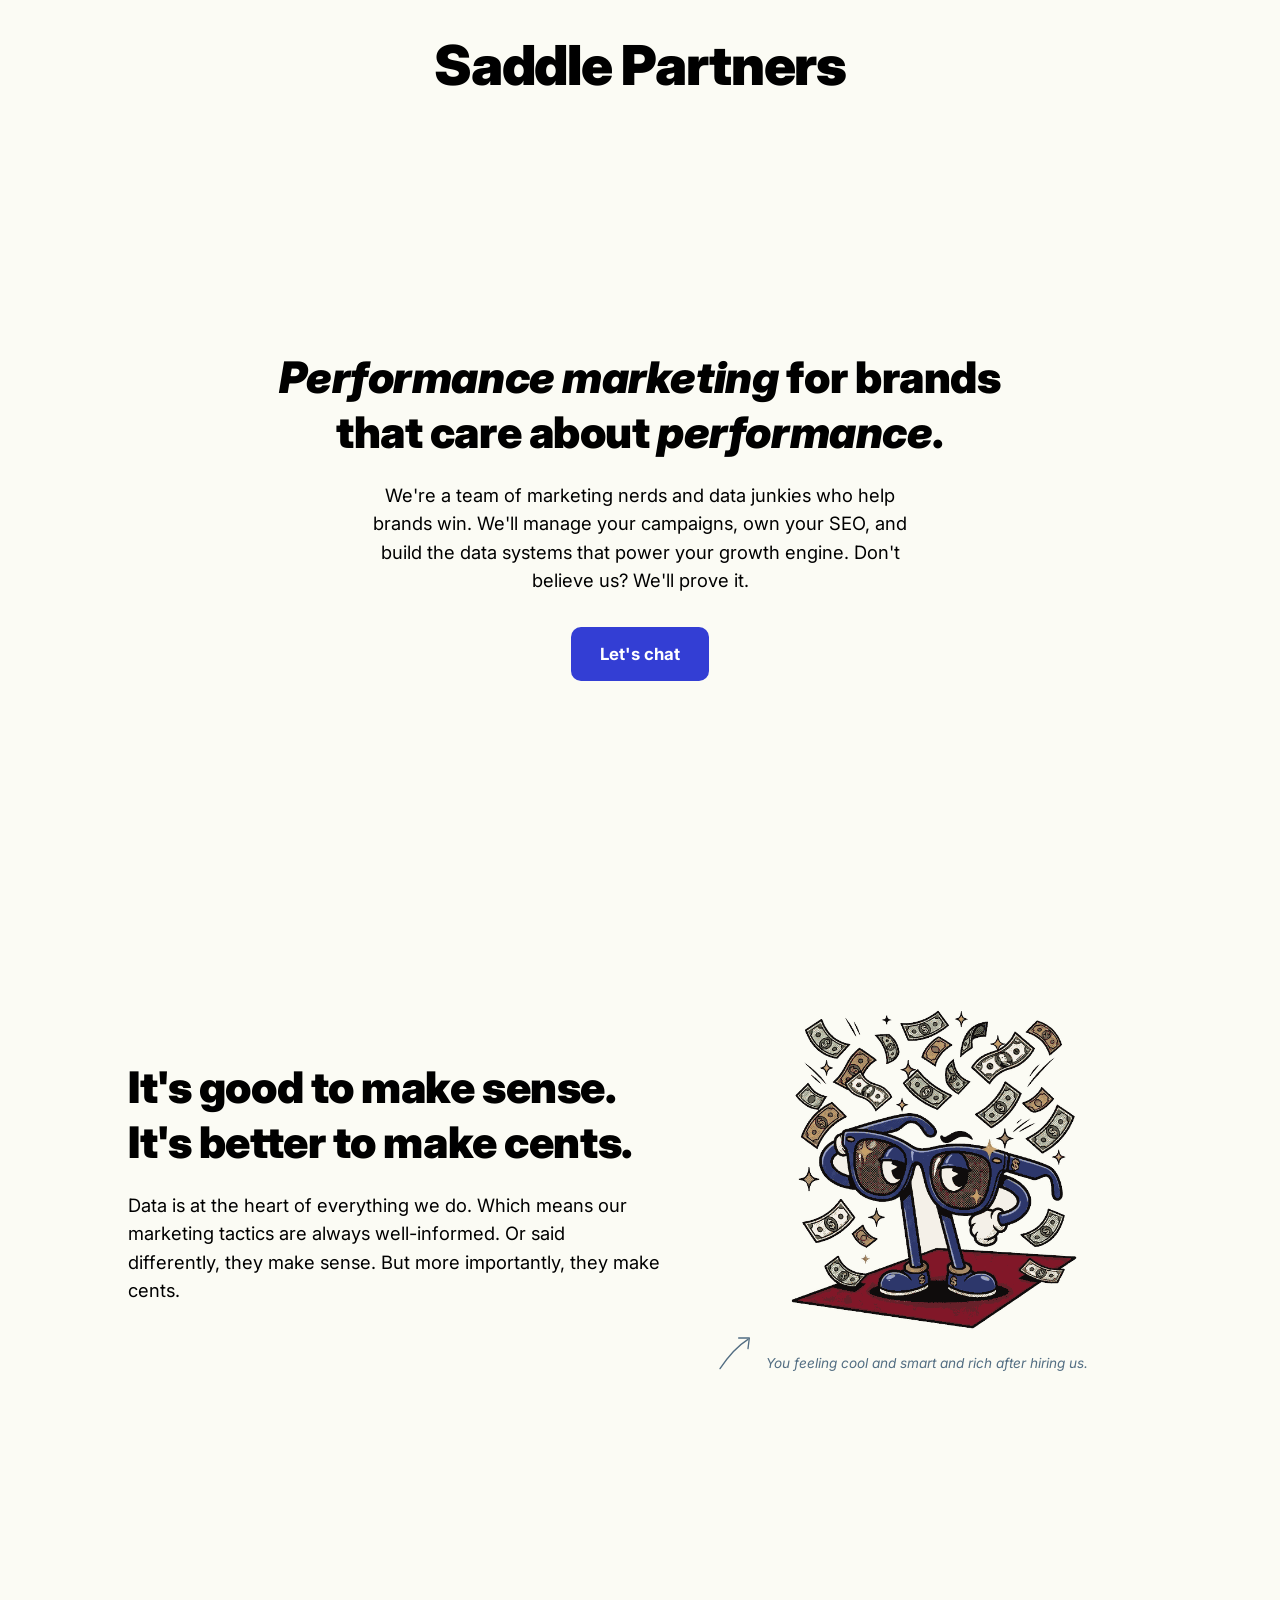
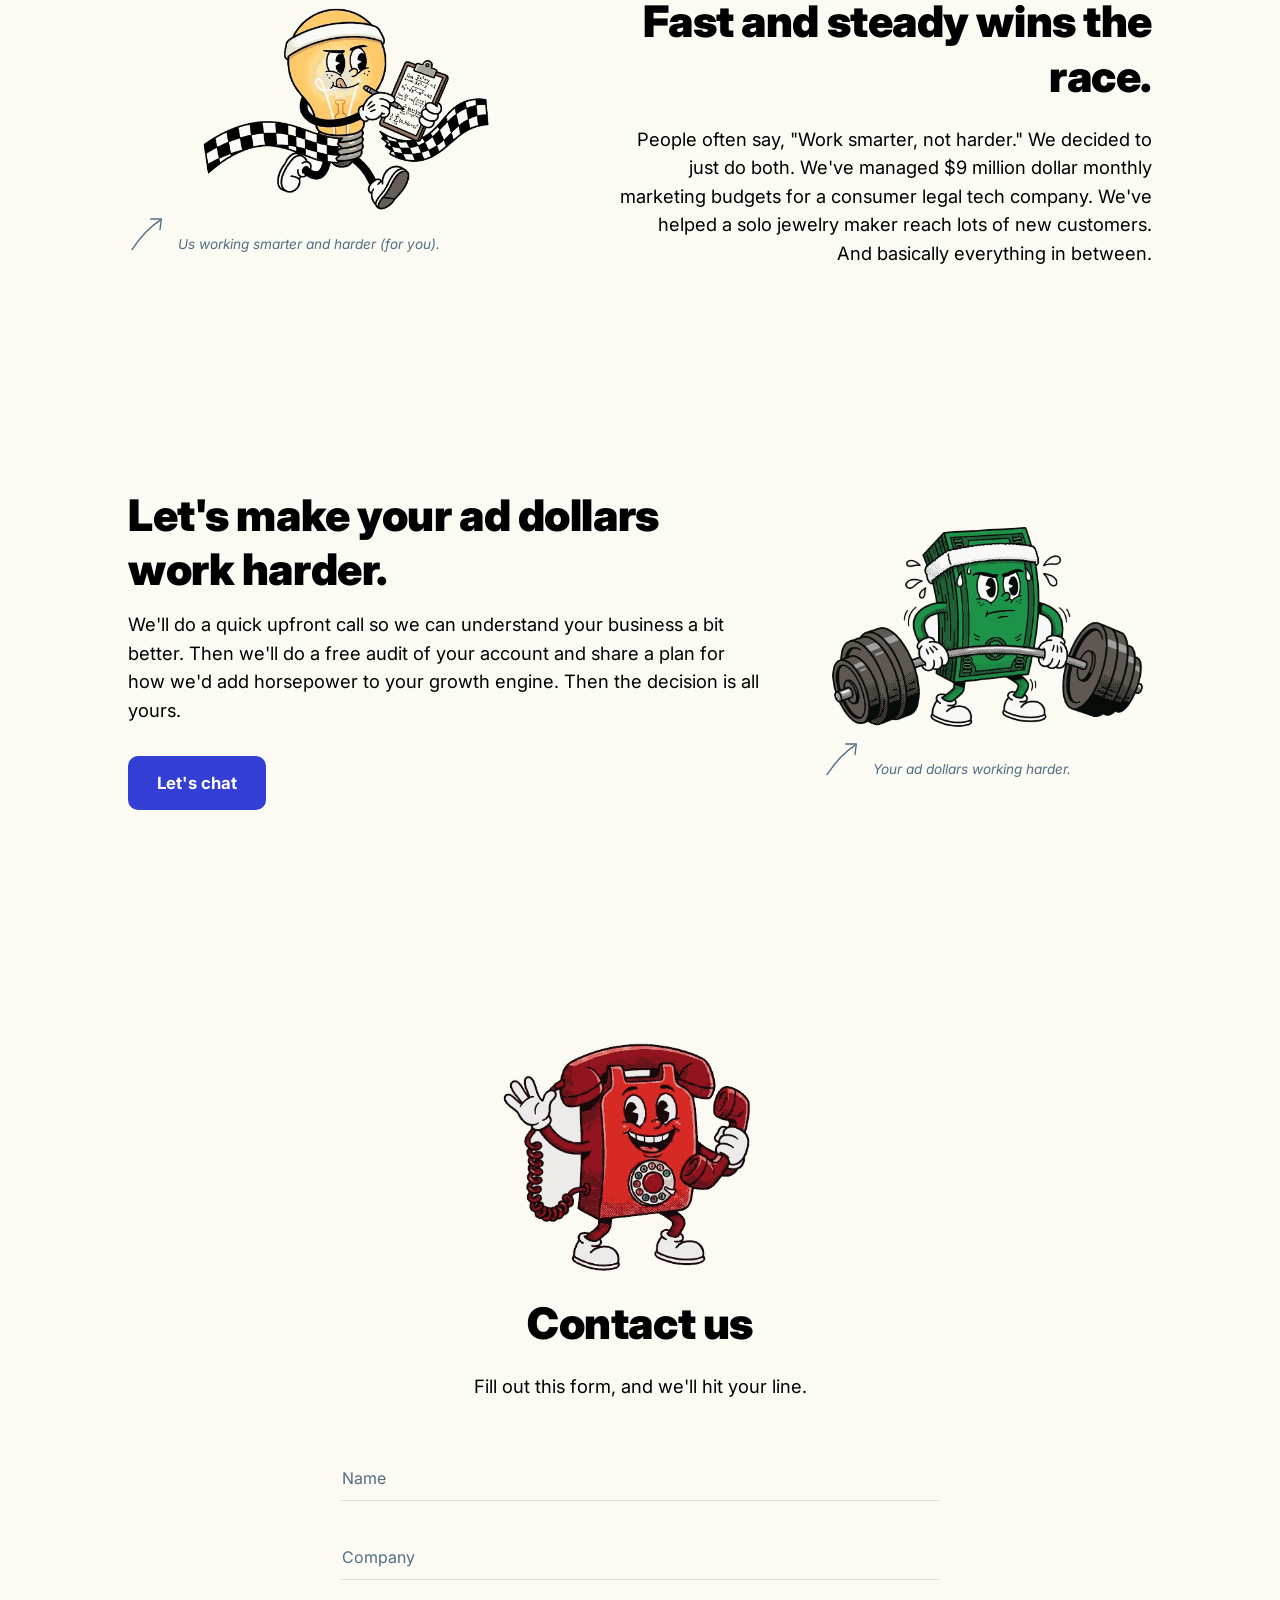
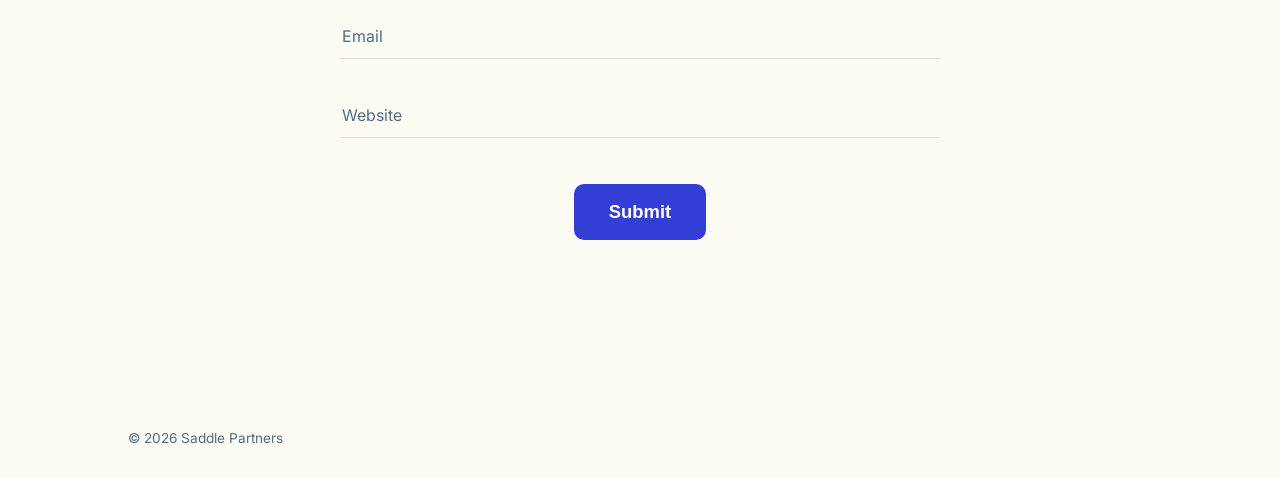
==== commit 0801b243: "Let CTA headline wrap organically on mobile instead of forcing desktop's line break" ====
--- a/index.html
+++ b/index.html
@@ -75,7 +75,7 @@
   <section class="cta">
     <div class="wrap cta-inner">
       <div class="cta-text">
-        <h2>Let's make your ad dollars<br>work harder.</h2>
+        <h2>Let's make your ad dollars<br class="desktop-break"> work harder.</h2>
         <p class="lede">We'll do a quick upfront call so we can understand your business a bit better. Then we'll do a free audit of your account and share a plan for how we'd add horsepower to your growth engine. Then the decision is all yours.</p>
         <a href="mailto:hello@saddle.partners" class="btn btn-primary">Let's chat</a>
       </div>
--- a/style.css
+++ b/style.css
@@ -41,8 +41,7 @@
   color: inherit;
 }
 
-h1 { font-size: clamp(1.9rem, 3.4vw, 2.75rem); font-weight: 900; }
-h2 { font-size: clamp(1.5rem, 2.6vw, 2.1rem); }
+h1, h2 { font-size: clamp(1.9rem, 3.4vw, 2.75rem); font-weight: 900; }
 h3 { font-size: 1.05rem; font-weight: 700; letter-spacing: -0.01em; }
 
 p { margin: 0 0 1em; }
@@ -150,13 +149,14 @@
 
 /* Approach section */
 .belief { padding: 110px 0; }
-.lede { font-size: 1.05rem; max-width: 640px; color: var(--slate); }
+.lede { font-size: 1.15rem; max-width: 640px; color: var(--slate); }
 .belief-inner {
   display: grid;
   grid-template-columns: 1.1fr 0.9fr;
   align-items: center;
   gap: 56px;
 }
+.belief-inner > *, .cta-inner > * { min-width: 0; }
 .solutions-inner { grid-template-columns: 0.9fr 1.1fr; }
 .belief-visual {
   display: flex;
@@ -220,10 +220,9 @@
   width: min(340px, 75%);
   height: auto;
   margin: 0 auto 24px;
-  transform: translateX(14px);
-}
-.contact-form h2 { font-size: clamp(2rem, 4.2vw, 3.1rem); }
-.contact-form .lede { margin: 0 auto 56px; font-size: 1.25rem; color: #000000; }
+  transform: translateX(32px);
+}
+.contact-form .lede { margin: 0 auto 56px; color: #000000; }
 .inquiry-form {
   max-width: 600px;
   margin: 0 auto;
@@ -279,9 +278,17 @@
 /* Responsive */
 @media (max-width: 860px) {
   .belief-inner { grid-template-columns: 1fr; gap: 40px; }
+  .solutions .belief-text { order: 1; }
+  .solutions .belief-visual { order: 2; }
+  #approach .belief-text,
+  .solutions .belief-text,
+  .cta-text {
+    text-align: center;
+  }
   .cta-inner { grid-template-columns: 1fr; gap: 40px; }
-  .cta-visual { align-items: flex-start; }
-  .cta-caption-row { align-self: flex-start; }
+  .cta-visual { align-items: center; }
+  .cta-caption { white-space: normal; }
+  .desktop-break { display: none; }
 }
 
 @media (max-width: 680px) {
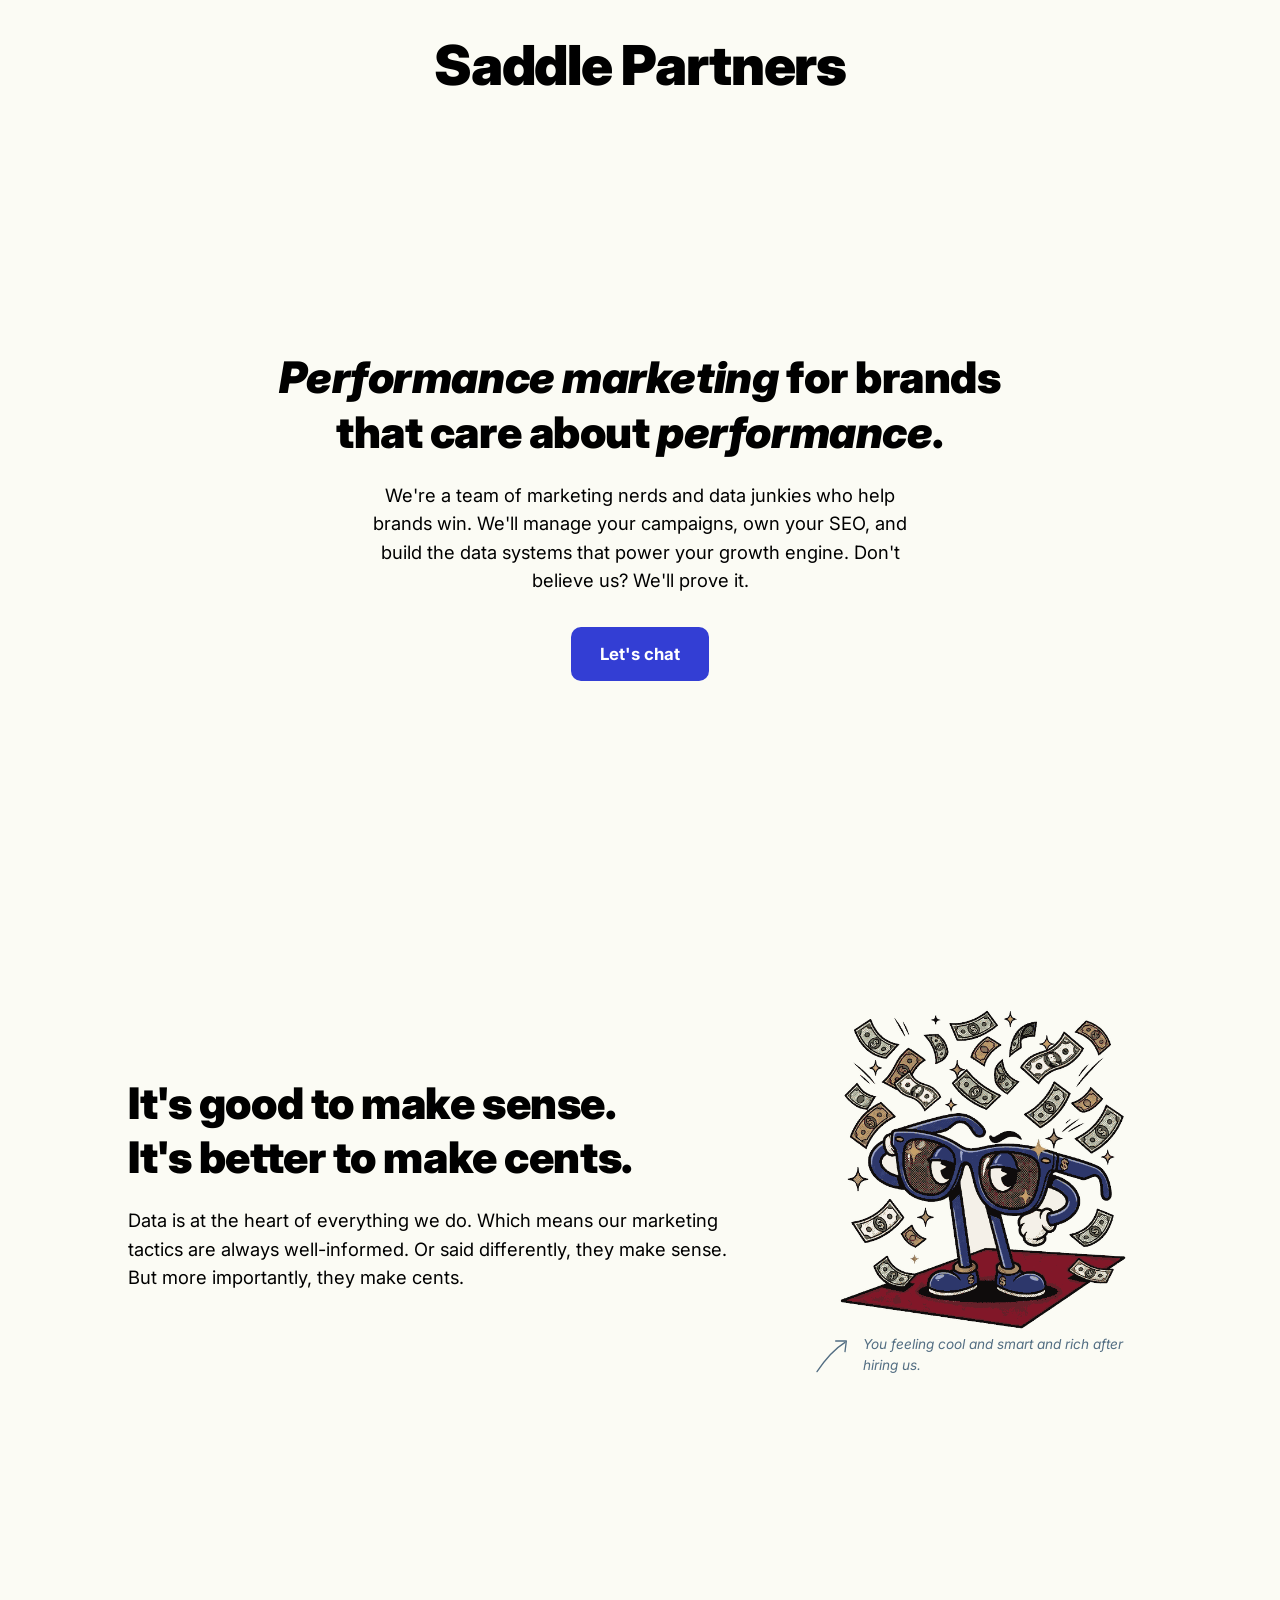
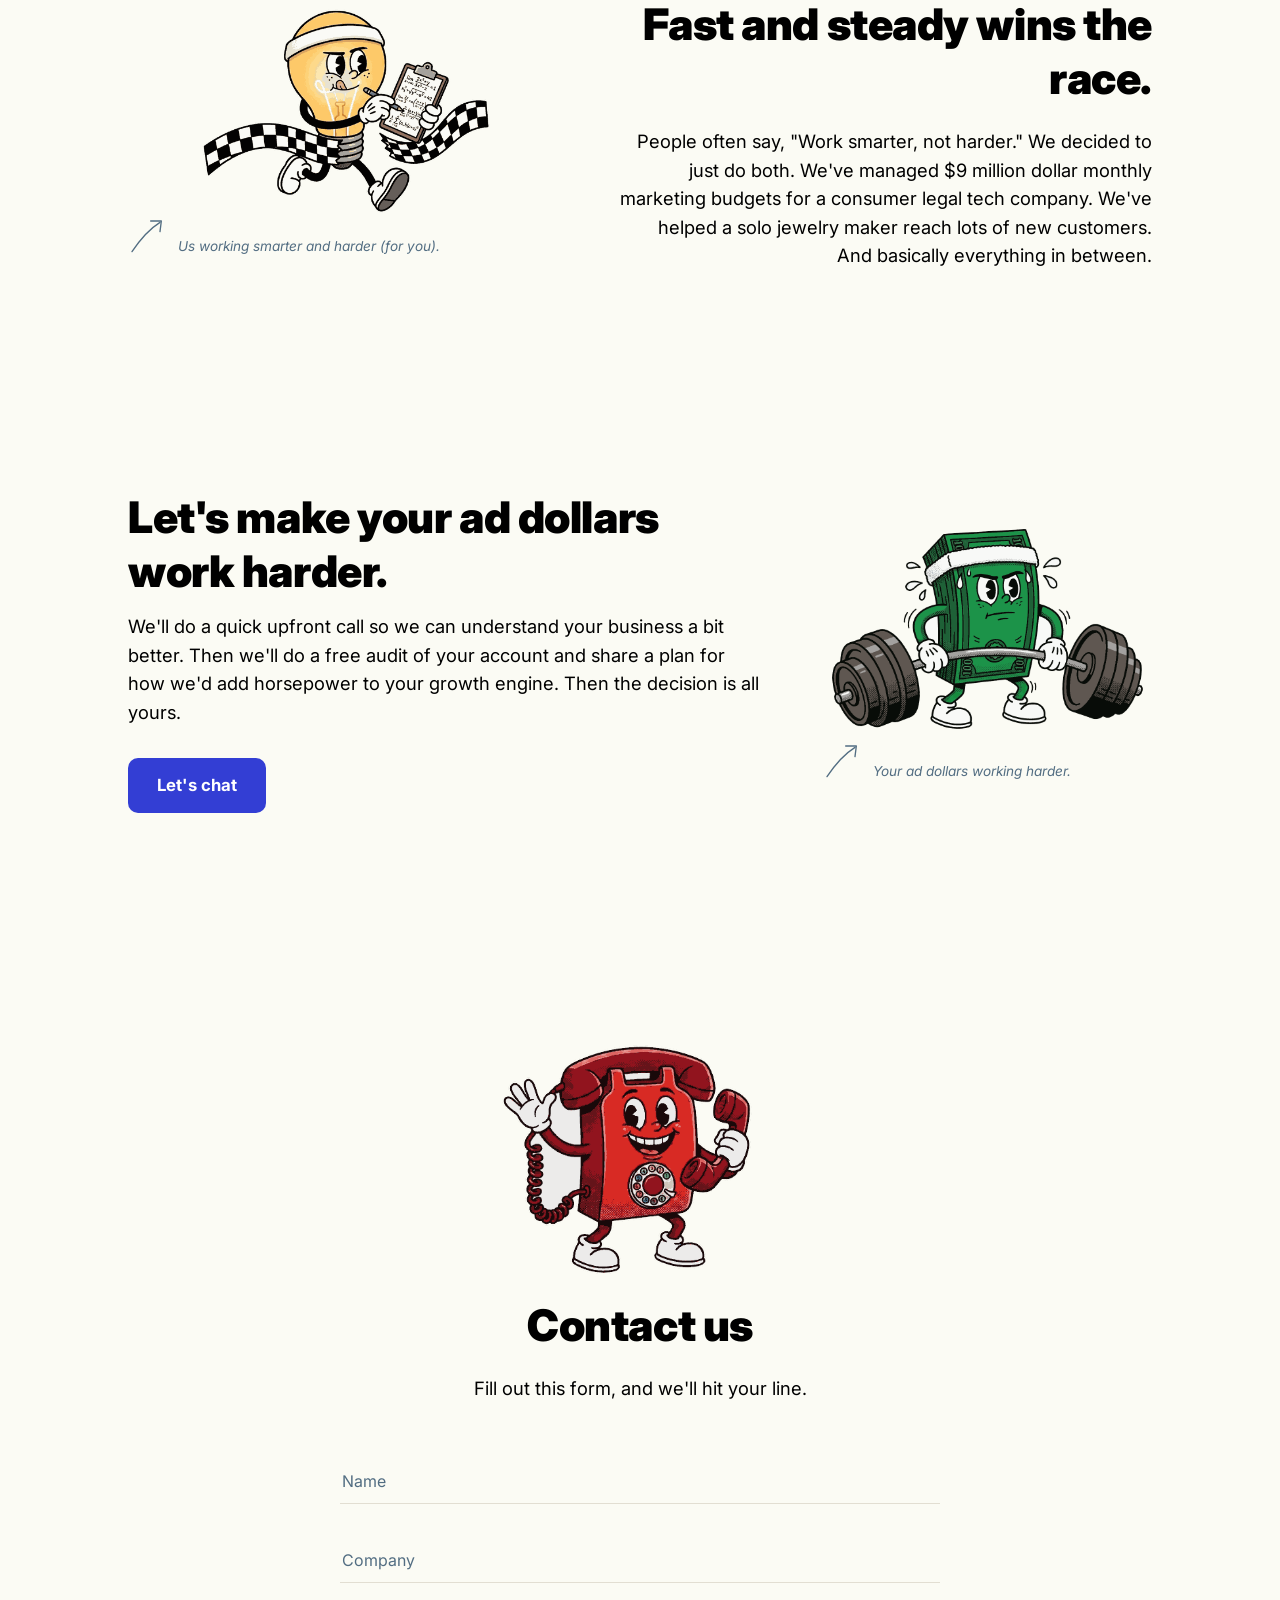
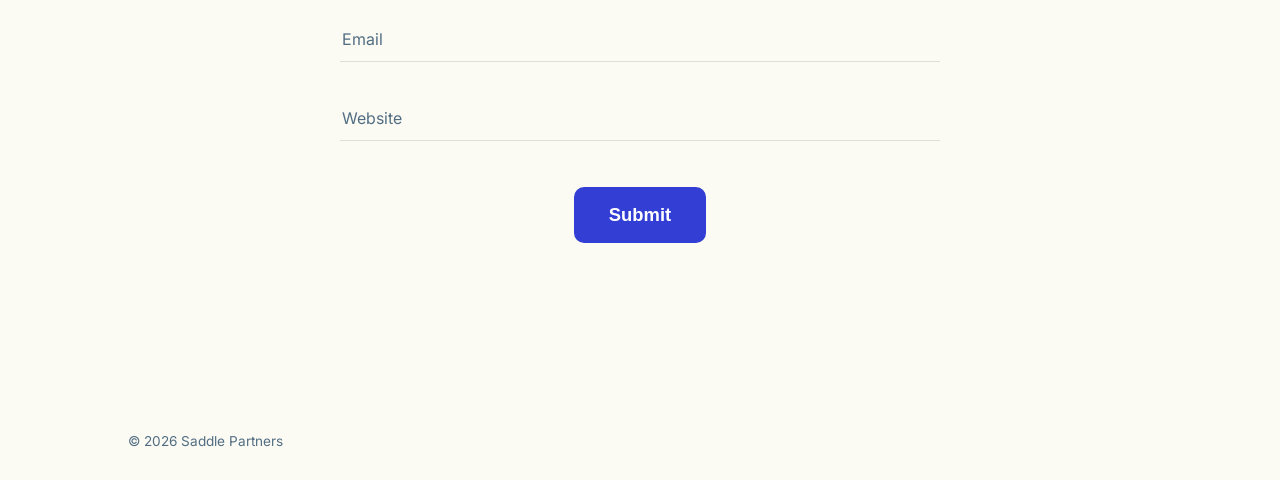
==== commit 8fec55b5: "Fix bold-looking italic captions by loading regular-weight italic font The Google Fonts request only" ====
--- a/index.html
+++ b/index.html
@@ -11,7 +11,7 @@
 <link rel="apple-touch-icon" href="favicon-180.png">
 <link rel="preconnect" href="https://fonts.googleapis.com">
 <link rel="preconnect" href="https://fonts.gstatic.com" crossorigin>
-<link href="https://fonts.googleapis.com/css2?family=Inter:ital,wght@0,400;0,500;0,600;0,700;0,800;0,900;1,900&display=swap" rel="stylesheet">
+<link href="https://fonts.googleapis.com/css2?family=Inter:ital,wght@0,400;0,500;0,600;0,700;0,800;0,900;1,400;1,900&display=swap" rel="stylesheet">
 <link rel="stylesheet" href="style.css">
 </head>
 <body>
--- a/style.css
+++ b/style.css
@@ -152,7 +152,7 @@
 .lede { font-size: 1.15rem; max-width: 640px; color: var(--slate); }
 .belief-inner {
   display: grid;
-  grid-template-columns: 1.1fr 0.9fr;
+  grid-template-columns: 1.3fr 0.7fr;
   align-items: center;
   gap: 56px;
 }
@@ -210,8 +210,8 @@
   color: var(--slate);
   font-size: 0.85rem;
   margin: 0;
-  white-space: nowrap;
-}
+}
+.cta .cta-caption { white-space: nowrap; }
 
 /* Contact form */
 .contact-form { padding: 110px 0; text-align: center; }
@@ -287,7 +287,7 @@
   }
   .cta-inner { grid-template-columns: 1fr; gap: 40px; }
   .cta-visual { align-items: center; }
-  .cta-caption { white-space: normal; }
+  .cta .cta-caption { white-space: normal; }
   .desktop-break { display: none; }
 }
 
